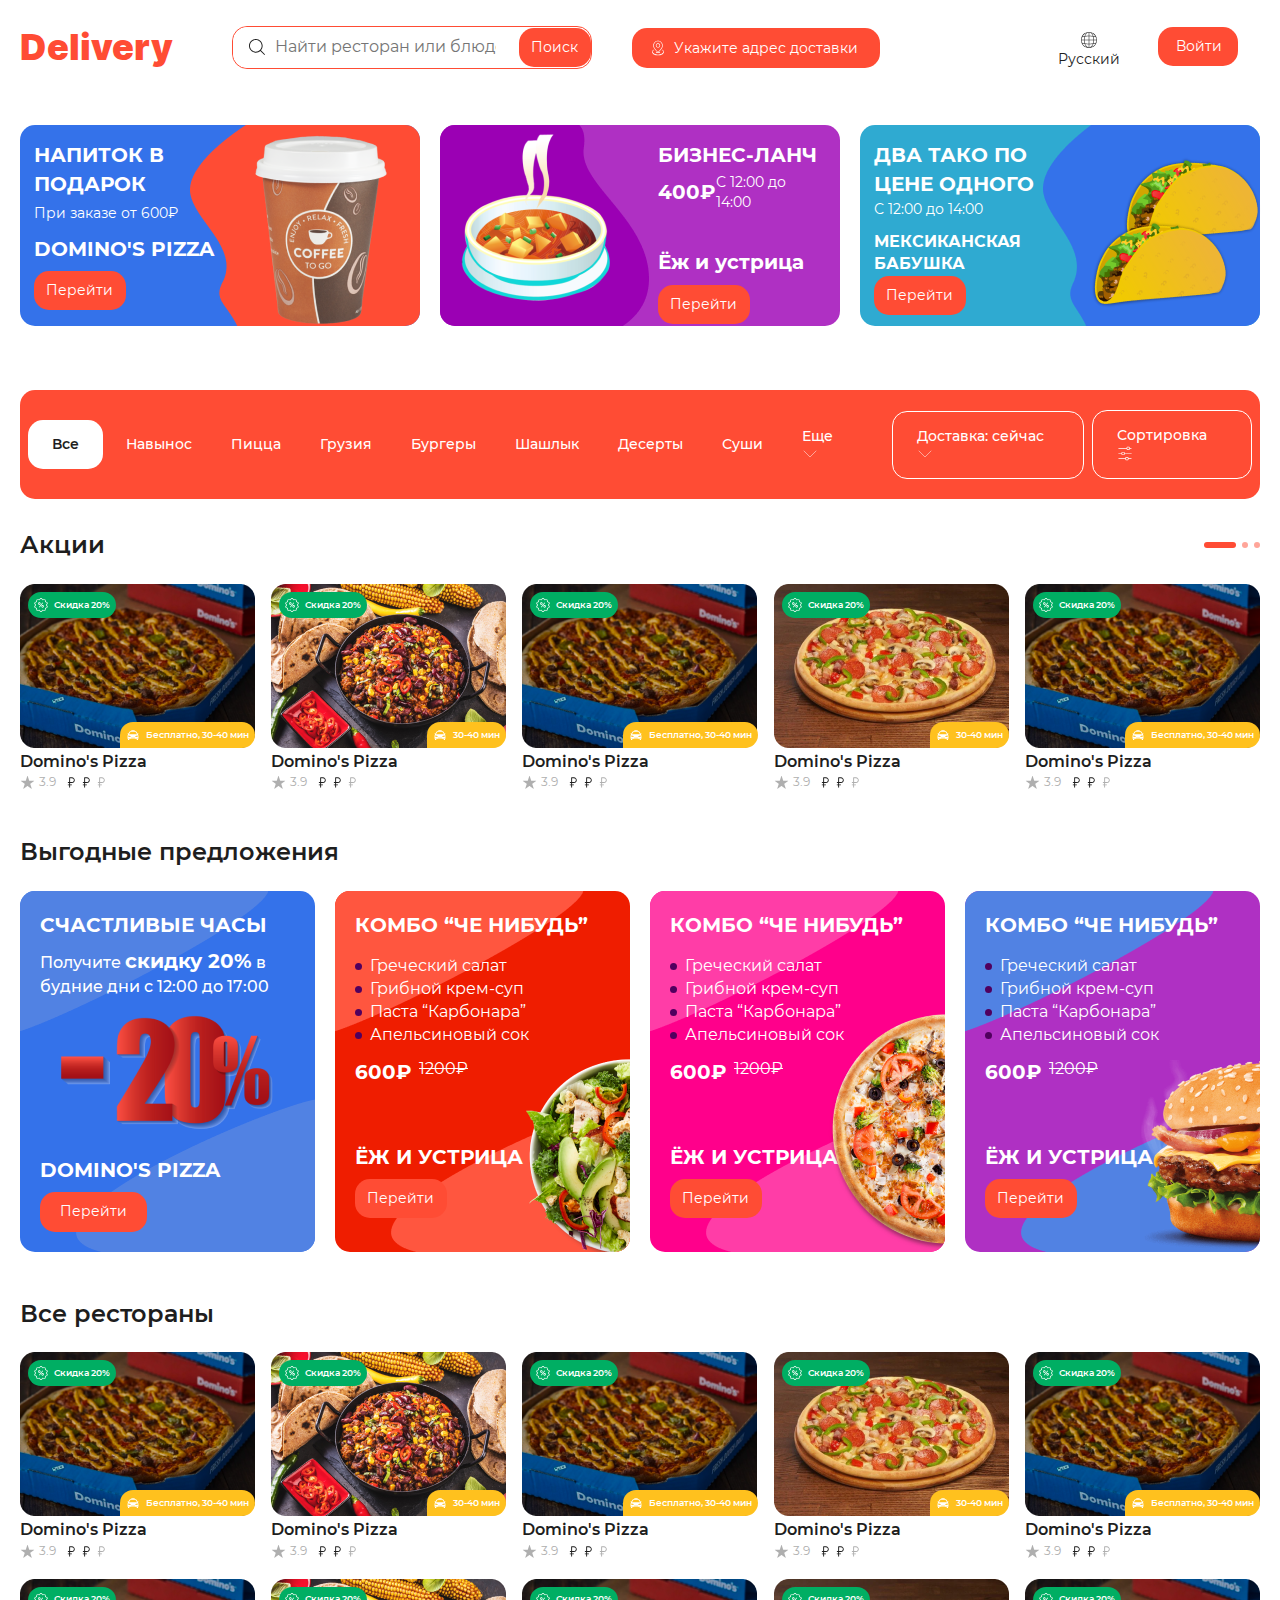
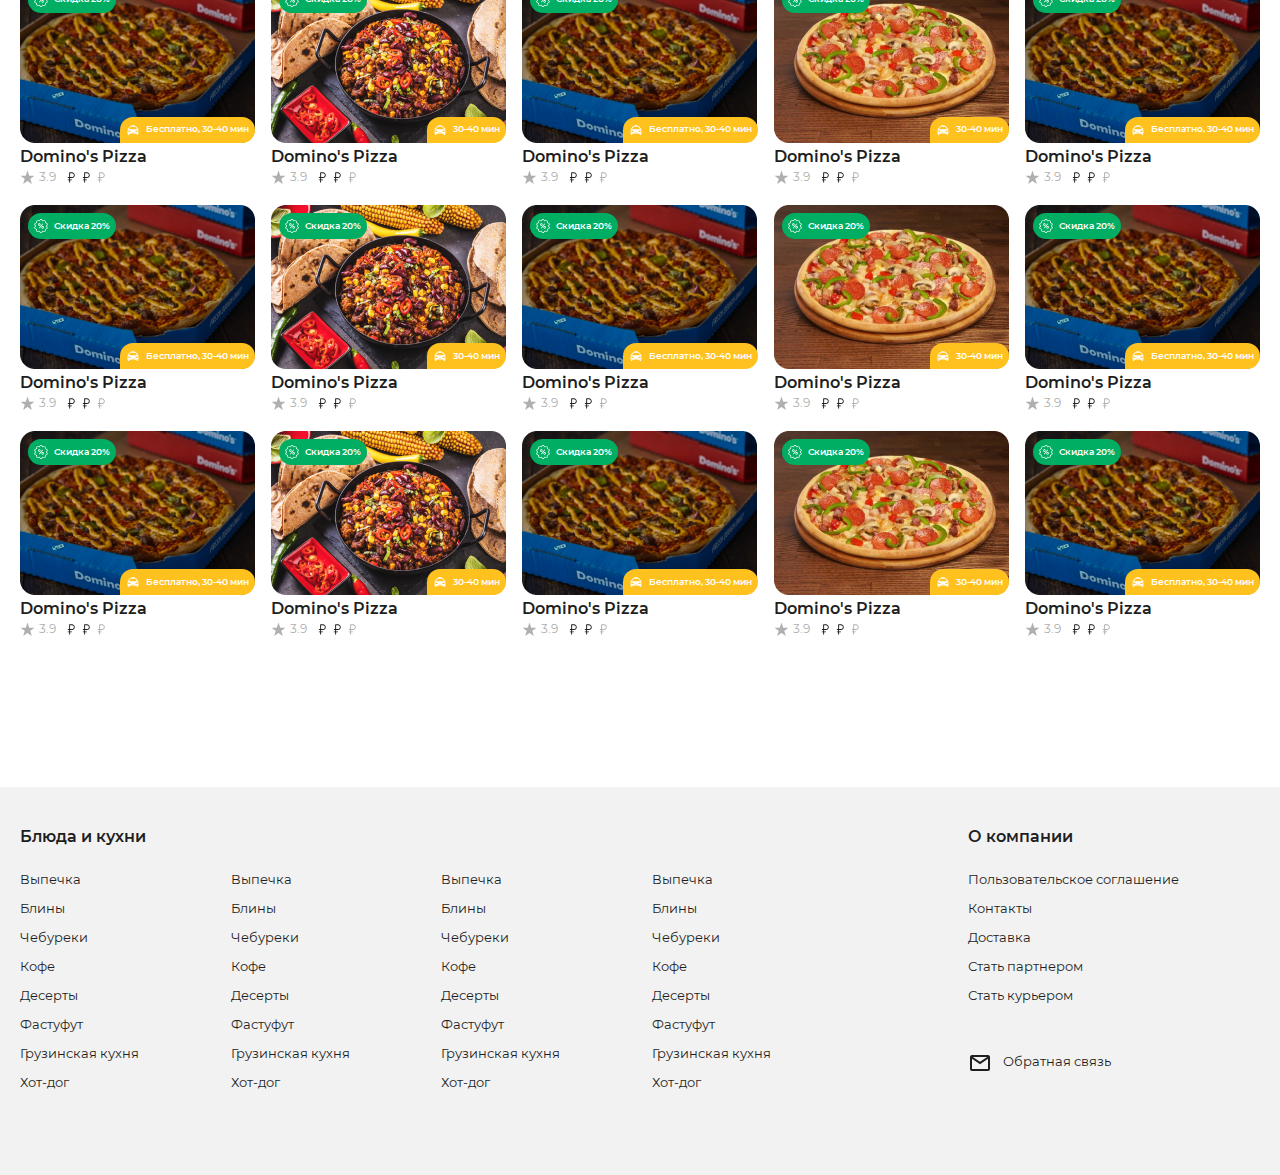
==== index.html @ 9801a0e6 "first commit" ====
<!DOCTYPE html>
<html lang="en">

<head>
	<meta charset="UTF-8">
	<meta name="viewport" content="width=device-width, initial-scale=1.0">
	<title>Агрегатор ресторанов</title>
	<!-- Inter font -->
	<link rel="stylesheet" href="./fonts/inter/stylesheet.css">
	<!-- Montserrat font -->
	<link rel="stylesheet" href="./fonts/montserrat/stylesheet.css">
	<!-- bootstrap css -->
	<link rel="stylesheet" href="./libs/bootstrap/css/bootstrap.min.css">
	<!-- normalize css -->
	<link rel="stylesheet" href="./libs/normalize.css">
	<!-- custom css -->
	<link rel="stylesheet" href="./css/main.css">
</head>

<body>

	<div class="wrapper">

		<!-- header section -->
		<section class="header">
			<div class="contianer">
				<div class="header__box d-flex">

					<div class="brand">
						<h2>Delivery</h2>
					</div>

					<div class="search-boxes">
						<form class="form d-flex" role="search">
							<div class="search-box position-relative">
								<img class="position-absolute" src="images/icons/search.svg" alt="search">
								<input class="search-input me-2" type="search" placeholder="Найти ресторан или блюдо"
									aria-label="Search">
							</div>
							<button class="button" type="submit">Поиск</button>
						</form>
					</div>

					<div class="dostavka-box">
						<button class="button">
							<img src="images/icons/location.svg" alt="location">
							Укажите адрес доставки
						</button>
					</div>

					<div class="access-box d-flex">
						<div class="rus-box">
							<div class="earth-icon">
								<img src="images/icons/earth.svg" alt="earth">
							</div>
							<h5>Русский</h5>
						</div>
						<div class="access">
							<button class="button">Войти</button>
						</div>
					</div>
				</div>
			</div>
		</section>



		<!-- main section -->
		<main class="main">

			<!-- first section -->
			<section class="first-section">
				<div class="contianer">
					<div class="three-boxes">
						<div class="box box-one d-flex position-relative">
							<div class="absolute-img position-absolute">
								<img src="images/bg.png" alt="bg">
							</div>
							<div class="texts-box">
								<h3>Напиток в подарок</h3>
								<p class="p">При заказе от 600₽</p>
								<h3 class="d">Domino's Pizza</h3>
								<button class="button">Перейти</button>
							</div>
							<div class="img-box one-img">
								<img src="images/cofe.png" alt="cofe">
							</div>
						</div>
						<div class="box box-two d-flex position-relative">
							<div class="absolute-img-two position-absolute">
								<img src="images/bg-2.png" alt="bg-2">
							</div>
							<div class="img-box ">
								<img src="images/food.png" alt="cofe">
							</div>
							<div class="texts-box">
								<h3>Бизнес-ланч</h3>
								<div class="d-flex align-items-center">
									<h3>400₽</h3>
									<p>С 12:00 до 14:00</p>
								</div>
								<h3 class="h3">Ёж и устрица</h3>
								<button class="button">Перейти</button>
							</div>
						</div>
						<div class="box box-three d-flex position-relative">
							<div class="absolute-img position-absolute">
								<img src="images/bg-3.png" alt="bg">
							</div>
							<div class="texts-box">
								<h3>Два тако по цене одного</h3>
								<p>С 12:00 до 14:00</p>
								<h3 class="h-three">Мексиканская бабушка</h3>
								<button class="button">Перейти</button>
							</div>
							<div class="img-box three-img">
								<img class="pngwing" src="images/pngwing.png" alt="pngwing">
								<img class="pngwing-img position-absolute" src="images/pngwing.png" alt="pngwing">

							</div>
						</div>
					</div>
				</div>
			</section>

			<!-- menu section -->
			<section class="menu">
				<div class="contianer">
					<div class="menu-box">
						<nav class="navbar navbar-expand">
							<div class="collapse navbar-collapse" id="navbarNavDropdown">
								<ul class="navbar-nav">
									<li class="all">
										<a class="nav-link" aria-current="page" href="#!">Все</a>
									</li>
									<li class="nav-item">
										<a class="nav-link" href="#!">Навынос</a>
									</li>
									<li class="nav-item">
										<a class="nav-link" href="#!">Пицца</a>
									</li>
									<li class="nav-item">
										<a class="nav-link" href="#!">Грузия</a>
									</li>
									<li class="nav-item">
										<a class="nav-link" href="#!">Бургеры</a>
									</li>
									<li class="nav-item">
										<a class="nav-link" href="#!">Шашлык</a>
									</li>
									<li class="nav-item">
										<a class="nav-link" href="#!">Десерты</a>
									</li>
									<li class="nav-item">
										<a class="nav-link" href="#!">Суши</a>
									</li>
									<li class="nav-item dropdown dropdown-one">
										<a class="nav-link" href="#!" role="button" data-bs-toggle="dropdown"
											aria-expanded="false">Еще <img src="images/icons/dropdown.svg" alt=""></a>
										<ul class="dropdown-menu">
											<li><a class="dropdown-item" href="#!">Action</a></li>
											<li><a class="dropdown-item" href="#!">Another action</a></li>
											<li><a class="dropdown-item" href="#!">Something else here</a></li>
										</ul>
									</li>
									<li class="dropdown dropdown-two dostavka-sorting">
										<a class="nav-link" href="#!" role="button" data-bs-toggle="dropdown"
											aria-expanded="false">Доставка: сейчас<img src="images/icons/dropdown.svg"
												alt=""></a>
										<ul class="dropdown-menu">
											<li><a class="dropdown-item" href="#!">Action</a></li>
											<li><a class="dropdown-item" href="#!">Another action</a></li>
											<li><a class="dropdown-item" href="#!">Something else here</a></li>
										</ul>
									</li>
									<li class="sorting dostavka-sorting">
										<a class="nav-link" href="#!">Сортировка <img src="images/icons/setting.svg"
												alt=""></a>
									</li>
								</ul>
							</div>
						</nav>
					</div>
				</div>
			</section>

			<!-- Stock section -->
			<section class="stock">
				<div class="contianer">
					<div class="stock-boxes">
						<div class="stock-title d-flex">
							<h2>Акции</h2>
							<img src="images/icons/nuqta.svg" alt="">
						</div>
						<div class="stock-menu">
							<div class="stock-box">
								<div class="big-img position-relative">
									<img src="images/pizza.png" alt="pizza">
									<button class="discount-btn position-absolute"><img src="images/icons/foiz.svg"
											alt="foiz">Скидка 20%</button>
									<button class="for_free-btn position-absolute"><img src="images/icons/car.svg"
											alt="car">Бесплатно, 30-40 мин</button>
								</div>
								<div class="stock-texts">
									<h4>Domino's Pizza</h4>
									<div class="d-flex">
										<img src="images/icons/Star.svg" alt="star">
										<h4>3.9</h4>
										<img src="images/icons/p.svg" alt="p">
										<img src="images/icons/p.svg" alt="p">
										<img src="images/icons/p2.svg" alt="p2">
									</div>
								</div>
							</div>
							<div class="stock-box">
								<div class="big-img position-relative">
									<img src="images/food-img.png" alt="pizza">
									<button class="discount-btn position-absolute"><img src="images/icons/foiz.svg"
											alt="foiz">Скидка 20%</button>
									<button class="for_free-btn position-absolute"><img src="images/icons/car.svg"
											alt="car">30-40 мин</button>
								</div>
								<div class="stock-texts">
									<h4>Domino's Pizza</h4>
									<div class="d-flex">
										<img src="images/icons/Star.svg" alt="star">
										<h4>3.9</h4>
										<img src="images/icons/p.svg" alt="p">
										<img src="images/icons/p.svg" alt="p">
										<img src="images/icons/p2.svg" alt="p2">
									</div>
								</div>
							</div>
							<div class="stock-box">
								<div class="big-img position-relative">
									<img src="images/pizza.png" alt="pizza">
									<button class="discount-btn position-absolute"><img src="images/icons/foiz.svg"
											alt="foiz">Скидка 20%</button>
									<button class="for_free-btn position-absolute"><img src="images/icons/car.svg"
											alt="car">Бесплатно, 30-40 мин</button>
								</div>
								<div class="stock-texts">
									<h4>Domino's Pizza</h4>
									<div class="d-flex">
										<img src="images/icons/Star.svg" alt="star">
										<h4>3.9</h4>
										<img src="images/icons/p.svg" alt="p">
										<img src="images/icons/p.svg" alt="p">
										<img src="images/icons/p2.svg" alt="p2">
									</div>
								</div>
							</div>
							<div class="stock-box">
								<div class="big-img position-relative">
									<img src="images/pizza-2.png" alt="pizza">
									<button class="discount-btn position-absolute"><img src="images/icons/foiz.svg"
											alt="foiz">Скидка 20%</button>
									<button class="for_free-btn position-absolute"><img src="images/icons/car.svg"
											alt="car">30-40 мин</button>
								</div>
								<div class="stock-texts">
									<h4>Domino's Pizza</h4>
									<div class="d-flex">
										<img src="images/icons/Star.svg" alt="star">
										<h4>3.9</h4>
										<img src="images/icons/p.svg" alt="p">
										<img src="images/icons/p.svg" alt="p">
										<img src="images/icons/p2.svg" alt="p2">
									</div>
								</div>
							</div>
							<div class="stock-box">
								<div class="big-img position-relative">
									<img src="images/pizza.png" alt="pizza">
									<button class="discount-btn position-absolute"><img src="images/icons/foiz.svg"
											alt="foiz">Скидка 20%</button>
									<button class="for_free-btn position-absolute"><img src="images/icons/car.svg"
											alt="car">Бесплатно, 30-40 мин</button>
								</div>
								<div class="stock-texts">
									<h4>Domino's Pizza</h4>
									<div class="d-flex">
										<img src="images/icons/Star.svg" alt="star">
										<h4>3.9</h4>
										<img src="images/icons/p.svg" alt="p">
										<img src="images/icons/p.svg" alt="p">
										<img src="images/icons/p2.svg" alt="p2">
									</div>
								</div>
							</div>
						</div>
					</div>
				</div>
			</section>

			<!-- profitable offer -->
			<section class="profitable_offer">
				<div class="contianer">
					<div class="profitable_offer-title">
						<h4>Выгодные предложения</h4>
					</div>
					<div class="profitable_offer-boxes">
						<div class="profitable_offer-first-box position-relative">
							<div class="box-texts">
								<h4>Счастливые часы</h4>
								<p>Получите <a>скидку 20%</a> в будние дни с 12:00 до 17:00</p>
								<img class="yigirmafoiz" src="images/yigirmafoiz.png" alt="-20%">
								<h4>Domino's Pizza</h4>
								<button class="button">Перейти</button>
							</div>
							<img class="bg-top position-absolute" src="images/bg-top.png" alt="bg-top">
							<img class="bg-bottom position-absolute" src="images/bg-bottom.png" alt="bg-bottom">
						</div>
						<div class="profitable_offer-box bg_box-two position-relative">
							<h4>КОМБО “Че нибудь”</h4>
							<ul>
								<li>
									<img src="images/icons/nuqta-.svg" alt="nuqta-">
									<p>Греческий салат</p>
								</li>
								<li>
									<img src="images/icons/nuqta-.svg" alt="nuqta-">
									<p>Грибной крем-суп</p>
								</li>
								<li>
									<img src="images/icons/nuqta-.svg" alt="nuqta-">
									<p>Паста “Карбонара”</p>
								</li>
								<li>
									<img src="images/icons/nuqta-.svg" alt="nuqta-">
									<p>Апельсиновый сок</p>
								</li>
							</ul>
							<div class="d-flex">
								<h4>600₽</h4>
								<del>1200₽</del>
							</div>
							<img class="position-absolute" src="images/salad.png" alt="salad">
							<h4 class="h-four">Ёж и устрица</h4>
							<button class="button">Перейти</button>
							<img class="bg-top position-absolute" src="images/bg-top2.png" alt="bg-top">
							<img class="bg-bottom position-absolute" src="images/bg-bottom2.png" alt="bg-bottom">
						</div>
						<div class="profitable_offer-box bg_box-three position-relative">
							<h4>КОМБО “Че нибудь”</h4>
							<ul>
								<li>
									<img src="images/icons/nuqta-.svg" alt="nuqta-">
									<p>Греческий салат</p>
								</li>
								<li>
									<img src="images/icons/nuqta-.svg" alt="nuqta-">
									<p>Грибной крем-суп</p>
								</li>
								<li>
									<img src="images/icons/nuqta-.svg" alt="nuqta-">
									<p>Паста “Карбонара”</p>
								</li>
								<li>
									<img src="images/icons/nuqta-.svg" alt="nuqta-">
									<p>Апельсиновый сок</p>
								</li>
							</ul>
							<div class="d-flex">
								<h4>600₽</h4>
								<del>1200₽</del>
							</div>
							<img class="position-absolute" src="images/bg-pizza.png" alt="salad">
							<h4 class="h-four">Ёж и устрица</h4>
							<button class="button">Перейти</button>
							<img class="bg-top position-absolute" src="images/bg-top3.png" alt="bg-top">
							<img class="bg-bottom position-absolute" src="images/bg-bottom3.png" alt="bg-bottom">
						</div>
						<div class="profitable_offer-box bg_box-four position-relative">
							<h4>КОМБО “Че нибудь”</h4>
							<ul>
								<li>
									<img src="images/icons/nuqta-.svg" alt="nuqta-">
									<p>Греческий салат</p>
								</li>
								<li>
									<img src="images/icons/nuqta-.svg" alt="nuqta-">
									<p>Грибной крем-суп</p>
								</li>
								<li>
									<img src="images/icons/nuqta-.svg" alt="nuqta-">
									<p>Паста “Карбонара”</p>
								</li>
								<li>
									<img src="images/icons/nuqta-.svg" alt="nuqta-">
									<p>Апельсиновый сок</p>
								</li>
							</ul>
							<div class="d-flex">
								<h4>600₽</h4>
								<del>1200₽</del>
							</div>
							<img class="position-absolute" src="images/burger.png" alt="salad">
							<h4 class="h-four">Ёж и устрица</h4>
							<button class="button">Перейти</button>
							<img class="bg-top position-absolute" src="images/bg-top.png" alt="bg-top">
							<img class="bg-bottom position-absolute" src="images/bg-bottom.png" alt="bg-bottom">
						</div>
					</div>
				</div>
			</section>

			<!-- Stock section-2 -->
			<section class="stock">
				<div class="contianer">
					<div class="stock-boxes">
						<div class="stock-title">
							<h2>Все рестораны</h2>
						</div>
						<div class="stock-menu stock-menu2 m-b">
							<div class="stock-box">
								<div class="big-img position-relative">
									<img src="images/pizza.png" alt="pizza">
									<button class="discount-btn position-absolute"><img src="images/icons/foiz.svg"
											alt="foiz">Скидка 20%</button>
									<button class="for_free-btn position-absolute"><img src="images/icons/car.svg"
											alt="car">Бесплатно, 30-40 мин</button>
								</div>
								<div class="stock-texts">
									<h4>Domino's Pizza</h4>
									<div class="d-flex">
										<img src="images/icons/Star.svg" alt="star">
										<h4>3.9</h4>
										<img src="images/icons/p.svg" alt="p">
										<img src="images/icons/p.svg" alt="p">
										<img src="images/icons/p2.svg" alt="p2">
									</div>
								</div>
							</div>
							<div class="stock-box">
								<div class="big-img position-relative">
									<img src="images/food-img.png" alt="pizza">
									<button class="discount-btn position-absolute"><img src="images/icons/foiz.svg"
											alt="foiz">Скидка 20%</button>
									<button class="for_free-btn position-absolute"><img src="images/icons/car.svg"
											alt="car">30-40 мин</button>
								</div>
								<div class="stock-texts">
									<h4>Domino's Pizza</h4>
									<div class="d-flex">
										<img src="images/icons/Star.svg" alt="star">
										<h4>3.9</h4>
										<img src="images/icons/p.svg" alt="p">
										<img src="images/icons/p.svg" alt="p">
										<img src="images/icons/p2.svg" alt="p2">
									</div>
								</div>
							</div>
							<div class="stock-box">
								<div class="big-img position-relative">
									<img src="images/pizza.png" alt="pizza">
									<button class="discount-btn position-absolute"><img src="images/icons/foiz.svg"
											alt="foiz">Скидка 20%</button>
									<button class="for_free-btn position-absolute"><img src="images/icons/car.svg"
											alt="car">Бесплатно, 30-40 мин</button>
								</div>
								<div class="stock-texts">
									<h4>Domino's Pizza</h4>
									<div class="d-flex">
										<img src="images/icons/Star.svg" alt="star">
										<h4>3.9</h4>
										<img src="images/icons/p.svg" alt="p">
										<img src="images/icons/p.svg" alt="p">
										<img src="images/icons/p2.svg" alt="p2">
									</div>
								</div>
							</div>
							<div class="stock-box">
								<div class="big-img position-relative">
									<img src="images/pizza-2.png" alt="pizza">
									<button class="discount-btn position-absolute"><img src="images/icons/foiz.svg"
											alt="foiz">Скидка 20%</button>
									<button class="for_free-btn position-absolute"><img src="images/icons/car.svg"
											alt="car">30-40 мин</button>
								</div>
								<div class="stock-texts">
									<h4>Domino's Pizza</h4>
									<div class="d-flex">
										<img src="images/icons/Star.svg" alt="star">
										<h4>3.9</h4>
										<img src="images/icons/p.svg" alt="p">
										<img src="images/icons/p.svg" alt="p">
										<img src="images/icons/p2.svg" alt="p2">
									</div>
								</div>
							</div>
							<div class="stock-box">
								<div class="big-img position-relative">
									<img src="images/pizza.png" alt="pizza">
									<button class="discount-btn position-absolute"><img src="images/icons/foiz.svg"
											alt="foiz">Скидка 20%</button>
									<button class="for_free-btn position-absolute"><img src="images/icons/car.svg"
											alt="car">Бесплатно, 30-40 мин</button>
								</div>
								<div class="stock-texts">
									<h4>Domino's Pizza</h4>
									<div class="d-flex">
										<img src="images/icons/Star.svg" alt="star">
										<h4>3.9</h4>
										<img src="images/icons/p.svg" alt="p">
										<img src="images/icons/p.svg" alt="p">
										<img src="images/icons/p2.svg" alt="p2">
									</div>
								</div>
							</div>
						</div>
						<div class="stock-menu stock-menu2 m-b">
							<div class="stock-box">
								<div class="big-img position-relative">
									<img src="images/pizza.png" alt="pizza">
									<button class="discount-btn position-absolute"><img src="images/icons/foiz.svg"
											alt="foiz">Скидка 20%</button>
									<button class="for_free-btn position-absolute"><img src="images/icons/car.svg"
											alt="car">Бесплатно, 30-40 мин</button>
								</div>
								<div class="stock-texts">
									<h4>Domino's Pizza</h4>
									<div class="d-flex">
										<img src="images/icons/Star.svg" alt="star">
										<h4>3.9</h4>
										<img src="images/icons/p.svg" alt="p">
										<img src="images/icons/p.svg" alt="p">
										<img src="images/icons/p2.svg" alt="p2">
									</div>
								</div>
							</div>
							<div class="stock-box">
								<div class="big-img position-relative">
									<img src="images/food-img.png" alt="pizza">
									<button class="discount-btn position-absolute"><img src="images/icons/foiz.svg"
											alt="foiz">Скидка 20%</button>
									<button class="for_free-btn position-absolute"><img src="images/icons/car.svg"
											alt="car">30-40 мин</button>
								</div>
								<div class="stock-texts">
									<h4>Domino's Pizza</h4>
									<div class="d-flex">
										<img src="images/icons/Star.svg" alt="star">
										<h4>3.9</h4>
										<img src="images/icons/p.svg" alt="p">
										<img src="images/icons/p.svg" alt="p">
										<img src="images/icons/p2.svg" alt="p2">
									</div>
								</div>
							</div>
							<div class="stock-box">
								<div class="big-img position-relative">
									<img src="images/pizza.png" alt="pizza">
									<button class="discount-btn position-absolute"><img src="images/icons/foiz.svg"
											alt="foiz">Скидка 20%</button>
									<button class="for_free-btn position-absolute"><img src="images/icons/car.svg"
											alt="car">Бесплатно, 30-40 мин</button>
								</div>
								<div class="stock-texts">
									<h4>Domino's Pizza</h4>
									<div class="d-flex">
										<img src="images/icons/Star.svg" alt="star">
										<h4>3.9</h4>
										<img src="images/icons/p.svg" alt="p">
										<img src="images/icons/p.svg" alt="p">
										<img src="images/icons/p2.svg" alt="p2">
									</div>
								</div>
							</div>
							<div class="stock-box">
								<div class="big-img position-relative">
									<img src="images/pizza-2.png" alt="pizza">
									<button class="discount-btn position-absolute"><img src="images/icons/foiz.svg"
											alt="foiz">Скидка 20%</button>
									<button class="for_free-btn position-absolute"><img src="images/icons/car.svg"
											alt="car">30-40 мин</button>
								</div>
								<div class="stock-texts">
									<h4>Domino's Pizza</h4>
									<div class="d-flex">
										<img src="images/icons/Star.svg" alt="star">
										<h4>3.9</h4>
										<img src="images/icons/p.svg" alt="p">
										<img src="images/icons/p.svg" alt="p">
										<img src="images/icons/p2.svg" alt="p2">
									</div>
								</div>
							</div>
							<div class="stock-box">
								<div class="big-img position-relative">
									<img src="images/pizza.png" alt="pizza">
									<button class="discount-btn position-absolute"><img src="images/icons/foiz.svg"
											alt="foiz">Скидка 20%</button>
									<button class="for_free-btn position-absolute"><img src="images/icons/car.svg"
											alt="car">Бесплатно, 30-40 мин</button>
								</div>
								<div class="stock-texts">
									<h4>Domino's Pizza</h4>
									<div class="d-flex">
										<img src="images/icons/Star.svg" alt="star">
										<h4>3.9</h4>
										<img src="images/icons/p.svg" alt="p">
										<img src="images/icons/p.svg" alt="p">
										<img src="images/icons/p2.svg" alt="p2">
									</div>
								</div>
							</div>
						</div>
						<div class="stock-menu stock-menu2 m-b">
							<div class="stock-box">
								<div class="big-img position-relative">
									<img src="images/pizza.png" alt="pizza">
									<button class="discount-btn position-absolute"><img src="images/icons/foiz.svg"
											alt="foiz">Скидка 20%</button>
									<button class="for_free-btn position-absolute"><img src="images/icons/car.svg"
											alt="car">Бесплатно, 30-40 мин</button>
								</div>
								<div class="stock-texts">
									<h4>Domino's Pizza</h4>
									<div class="d-flex">
										<img src="images/icons/Star.svg" alt="star">
										<h4>3.9</h4>
										<img src="images/icons/p.svg" alt="p">
										<img src="images/icons/p.svg" alt="p">
										<img src="images/icons/p2.svg" alt="p2">
									</div>
								</div>
							</div>
							<div class="stock-box">
								<div class="big-img position-relative">
									<img src="images/food-img.png" alt="pizza">
									<button class="discount-btn position-absolute"><img src="images/icons/foiz.svg"
											alt="foiz">Скидка 20%</button>
									<button class="for_free-btn position-absolute"><img src="images/icons/car.svg"
											alt="car">30-40 мин</button>
								</div>
								<div class="stock-texts">
									<h4>Domino's Pizza</h4>
									<div class="d-flex">
										<img src="images/icons/Star.svg" alt="star">
										<h4>3.9</h4>
										<img src="images/icons/p.svg" alt="p">
										<img src="images/icons/p.svg" alt="p">
										<img src="images/icons/p2.svg" alt="p2">
									</div>
								</div>
							</div>
							<div class="stock-box">
								<div class="big-img position-relative">
									<img src="images/pizza.png" alt="pizza">
									<button class="discount-btn position-absolute"><img src="images/icons/foiz.svg"
											alt="foiz">Скидка 20%</button>
									<button class="for_free-btn position-absolute"><img src="images/icons/car.svg"
											alt="car">Бесплатно, 30-40 мин</button>
								</div>
								<div class="stock-texts">
									<h4>Domino's Pizza</h4>
									<div class="d-flex">
										<img src="images/icons/Star.svg" alt="star">
										<h4>3.9</h4>
										<img src="images/icons/p.svg" alt="p">
										<img src="images/icons/p.svg" alt="p">
										<img src="images/icons/p2.svg" alt="p2">
									</div>
								</div>
							</div>
							<div class="stock-box">
								<div class="big-img position-relative">
									<img src="images/pizza-2.png" alt="pizza">
									<button class="discount-btn position-absolute"><img src="images/icons/foiz.svg"
											alt="foiz">Скидка 20%</button>
									<button class="for_free-btn position-absolute"><img src="images/icons/car.svg"
											alt="car">30-40 мин</button>
								</div>
								<div class="stock-texts">
									<h4>Domino's Pizza</h4>
									<div class="d-flex">
										<img src="images/icons/Star.svg" alt="star">
										<h4>3.9</h4>
										<img src="images/icons/p.svg" alt="p">
										<img src="images/icons/p.svg" alt="p">
										<img src="images/icons/p2.svg" alt="p2">
									</div>
								</div>
							</div>
							<div class="stock-box">
								<div class="big-img position-relative">
									<img src="images/pizza.png" alt="pizza">
									<button class="discount-btn position-absolute"><img src="images/icons/foiz.svg"
											alt="foiz">Скидка 20%</button>
									<button class="for_free-btn position-absolute"><img src="images/icons/car.svg"
											alt="car">Бесплатно, 30-40 мин</button>
								</div>
								<div class="stock-texts">
									<h4>Domino's Pizza</h4>
									<div class="d-flex">
										<img src="images/icons/Star.svg" alt="star">
										<h4>3.9</h4>
										<img src="images/icons/p.svg" alt="p">
										<img src="images/icons/p.svg" alt="p">
										<img src="images/icons/p2.svg" alt="p2">
									</div>
								</div>
							</div>
						</div>
						<div class="stock-menu stock-menu2 m-b">
							<div class="stock-box">
								<div class="big-img position-relative">
									<img src="images/pizza.png" alt="pizza">
									<button class="discount-btn position-absolute"><img src="images/icons/foiz.svg"
											alt="foiz">Скидка 20%</button>
									<button class="for_free-btn position-absolute"><img src="images/icons/car.svg"
											alt="car">Бесплатно, 30-40 мин</button>
								</div>
								<div class="stock-texts">
									<h4>Domino's Pizza</h4>
									<div class="d-flex">
										<img src="images/icons/Star.svg" alt="star">
										<h4>3.9</h4>
										<img src="images/icons/p.svg" alt="p">
										<img src="images/icons/p.svg" alt="p">
										<img src="images/icons/p2.svg" alt="p2">
									</div>
								</div>
							</div>
							<div class="stock-box">
								<div class="big-img position-relative">
									<img src="images/food-img.png" alt="pizza">
									<button class="discount-btn position-absolute"><img src="images/icons/foiz.svg"
											alt="foiz">Скидка 20%</button>
									<button class="for_free-btn position-absolute"><img src="images/icons/car.svg"
											alt="car">30-40 мин</button>
								</div>
								<div class="stock-texts">
									<h4>Domino's Pizza</h4>
									<div class="d-flex">
										<img src="images/icons/Star.svg" alt="star">
										<h4>3.9</h4>
										<img src="images/icons/p.svg" alt="p">
										<img src="images/icons/p.svg" alt="p">
										<img src="images/icons/p2.svg" alt="p2">
									</div>
								</div>
							</div>
							<div class="stock-box">
								<div class="big-img position-relative">
									<img src="images/pizza.png" alt="pizza">
									<button class="discount-btn position-absolute"><img src="images/icons/foiz.svg"
											alt="foiz">Скидка 20%</button>
									<button class="for_free-btn position-absolute"><img src="images/icons/car.svg"
											alt="car">Бесплатно, 30-40 мин</button>
								</div>
								<div class="stock-texts">
									<h4>Domino's Pizza</h4>
									<div class="d-flex">
										<img src="images/icons/Star.svg" alt="star">
										<h4>3.9</h4>
										<img src="images/icons/p.svg" alt="p">
										<img src="images/icons/p.svg" alt="p">
										<img src="images/icons/p2.svg" alt="p2">
									</div>
								</div>
							</div>
							<div class="stock-box">
								<div class="big-img position-relative">
									<img src="images/pizza-2.png" alt="pizza">
									<button class="discount-btn position-absolute"><img src="images/icons/foiz.svg"
											alt="foiz">Скидка 20%</button>
									<button class="for_free-btn position-absolute"><img src="images/icons/car.svg"
											alt="car">30-40 мин</button>
								</div>
								<div class="stock-texts">
									<h4>Domino's Pizza</h4>
									<div class="d-flex">
										<img src="images/icons/Star.svg" alt="star">
										<h4>3.9</h4>
										<img src="images/icons/p.svg" alt="p">
										<img src="images/icons/p.svg" alt="p">
										<img src="images/icons/p2.svg" alt="p2">
									</div>
								</div>
							</div>
							<div class="stock-box">
								<div class="big-img position-relative">
									<img src="images/pizza.png" alt="pizza">
									<button class="discount-btn position-absolute"><img src="images/icons/foiz.svg"
											alt="foiz">Скидка 20%</button>
									<button class="for_free-btn position-absolute"><img src="images/icons/car.svg"
											alt="car">Бесплатно, 30-40 мин</button>
								</div>
								<div class="stock-texts">
									<h4>Domino's Pizza</h4>
									<div class="d-flex">
										<img src="images/icons/Star.svg" alt="star">
										<h4>3.9</h4>
										<img src="images/icons/p.svg" alt="p">
										<img src="images/icons/p.svg" alt="p">
										<img src="images/icons/p2.svg" alt="p2">
									</div>
								</div>
							</div>
						</div>
					</div>
				</div>
			</section>
		</main>

		<!-- footer section -->
		<footer class="footer">
			<div class="contianer">
				<div class="footer-boxes">
					<div class="footer-title row">
						<div class="col-2">
							<h4 class="">Блюда и кухни</h4>
						</div>
						<div class="col-2">
						</div>
						<div class="col-2">
						</div>
						<div class="col-3">
						</div>
						<div class="col-3">
							<h4 class="">О компании</h4>
						</div>
					</div>
					<div class="row footer-texts">
						<ul class="col-2">
							<li>
								<a href="#!!">Выпечка</a>
							</li>
							<li>
								<a href="#!!">Блины</a>
							</li>
							<li>
								<a href="#!!">Чебуреки</a>
							</li>
							<li>
								<a href="#!">Кофе</a>
							</li>
							<li>
								<a href="#!">Десерты</a>
							</li>
							<li>
								<a href="#!">Фастуфут</a>
							</li>
							<li>
								<a href="#!">Грузинская кухня</a>
							</li>
							<li>
								<a href="#!">Хот-дог</a>
							</li>
						</ul>
						<ul class="col-2">
							<li>
								<a href="#!">Выпечка</a>
							</li>
							<li>
								<a href="#!">Блины</a>
							</li>
							<li>
								<a href="#!">Чебуреки</a>
							</li>
							<li>
								<a href="#!">Кофе</a>
							</li>
							<li>
								<a href="#!">Десерты</a>
							</li>
							<li>
								<a href="#!">Фастуфут</a>
							</li>
							<li>
								<a href="#!">Грузинская кухня</a>
							</li>
							<li>
								<a href="#!">Хот-дог</a>
							</li>
						</ul>
						<ul class="col-2">
							<li>
								<a href="#!">Выпечка</a>
							</li>
							<li>
								<a href="#!">Блины</a>
							</li>
							<li>
								<a href="#!">Чебуреки</a>
							</li>
							<li>
								<a href="#!">Кофе</a>
							</li>
							<li>
								<a href="#!">Десерты</a>
							</li>
							<li>
								<a href="#!">Фастуфут</a>
							</li>
							<li>
								<a href="#!">Грузинская кухня</a>
							</li>
							<li>
								<a href="#!">Хот-дог</a>
							</li>
						</ul>
						<ul class="col-3">
							<li>
								<a href="#!">Выпечка</a>
							</li>
							<li>
								<a href="#!">Блины</a>
							</li>
							<li>
								<a href="#!">Чебуреки</a>
							</li>
							<li>
								<a href="#!">Кофе</a>
							</li>
							<li>
								<a href="#!">Десерты</a>
							</li>
							<li>
								<a href="#!">Фастуфут</a>
							</li>
							<li>
								<a href="#!">Грузинская кухня</a>
							</li>
							<li>
								<a href="#!">Хот-дог</a>
							</li>
						</ul>
						<ul class="col-3">
							<li>
								<a href="#!">Пользовательское соглашение</a>
							</li>
							<li>
								<a href="#!">Контакты</a>
							</li>
							<li>
								<a href="#!">Доставка</a>
							</li>
							<li>
								<a href="#!">Стать партнером</a>
							</li>
							<li>
								<a href="#!">Стать курьером</a>
							</li>
							<li>
								<a href="#!"></a>
							</li>
							<li class="d-flex">
								<a href="#!"><img src="images/icons/sms.svg" alt=""> Обратная связь</a>
							</li>
						</ul>
					</div>
				</div>
			</div>
		</footer>
	</div>

	<!-- bootstrap js -->
	<script src="./libs/bootstrap/js/bootstrap.min.js"></script>
	<!-- swiper js -->
	<script src="./libs/swiper/swiper.min.js"></script>
	<!-- custom js -->
	<script src="./js/main.js"></script>
</body>

</html>
---- fonts/inter/stylesheet.css ----
@font-face {
    font-family: 'Inter';
    src: url('Inter-BoldItalic.eot');
    src: local('Inter Bold Italic'), local('Inter-BoldItalic'),
        url('Inter-BoldItalic.eot?#iefix') format('embedded-opentype'),
        url('Inter-BoldItalic.woff2') format('woff2'),
        url('Inter-BoldItalic.woff') format('woff'),
        url('Inter-BoldItalic.ttf') format('truetype');
    font-weight: bold;
    font-style: italic;
}

@font-face {
    font-family: 'Inter';
    src: url('Inter-MediumItalic.eot');
    src: local('Inter Medium Italic'), local('Inter-MediumItalic'),
        url('Inter-MediumItalic.eot?#iefix') format('embedded-opentype'),
        url('Inter-MediumItalic.woff2') format('woff2'),
        url('Inter-MediumItalic.woff') format('woff'),
        url('Inter-MediumItalic.ttf') format('truetype');
    font-weight: 500;
    font-style: italic;
}

@font-face {
    font-family: 'Inter';
    src: url('Inter-ThinItalicBETA.eot');
    src: local('Inter Thin Italic BETA'), local('Inter-ThinItalicBETA'),
        url('Inter-ThinItalicBETA.eot?#iefix') format('embedded-opentype'),
        url('Inter-ThinItalicBETA.woff2') format('woff2'),
        url('Inter-ThinItalicBETA.woff') format('woff'),
        url('Inter-ThinItalicBETA.ttf') format('truetype');
    font-weight: 100;
    font-style: italic;
}

@font-face {
    font-family: 'Inter';
    src: url('Inter-Regular.eot');
    src: local('Inter Regular'), local('Inter-Regular'),
        url('Inter-Regular.eot?#iefix') format('embedded-opentype'),
        url('Inter-Regular.woff2') format('woff2'),
        url('Inter-Regular.woff') format('woff'),
        url('Inter-Regular.ttf') format('truetype');
    font-weight: normal;
    font-style: normal;
}

@font-face {
    font-family: 'Inter';
    src: url('Inter-Black.eot');
    src: local('Inter Black'), local('Inter-Black'),
        url('Inter-Black.eot?#iefix') format('embedded-opentype'),
        url('Inter-Black.woff2') format('woff2'),
        url('Inter-Black.woff') format('woff'),
        url('Inter-Black.ttf') format('truetype');
    font-weight: 900;
    font-style: normal;
}

@font-face {
    font-family: 'Inter';
    src: url('Inter-BlackItalic.eot');
    src: local('Inter Black Italic'), local('Inter-BlackItalic'),
        url('Inter-BlackItalic.eot?#iefix') format('embedded-opentype'),
        url('Inter-BlackItalic.woff2') format('woff2'),
        url('Inter-BlackItalic.woff') format('woff'),
        url('Inter-BlackItalic.ttf') format('truetype');
    font-weight: 900;
    font-style: italic;
}

@font-face {
    font-family: 'Inter';
    src: url('Inter-LightBETA.eot');
    src: local('Inter Light BETA'), local('Inter-LightBETA'),
        url('Inter-LightBETA.eot?#iefix') format('embedded-opentype'),
        url('Inter-LightBETA.woff2') format('woff2'),
        url('Inter-LightBETA.woff') format('woff'),
        url('Inter-LightBETA.ttf') format('truetype');
    font-weight: 300;
    font-style: normal;
}

@font-face {
    font-family: 'Inter';
    src: url('Inter-SemiBold.eot');
    src: local('Inter Semi Bold'), local('Inter-SemiBold'),
        url('Inter-SemiBold.eot?#iefix') format('embedded-opentype'),
        url('Inter-SemiBold.woff2') format('woff2'),
        url('Inter-SemiBold.woff') format('woff'),
        url('Inter-SemiBold.ttf') format('truetype');
    font-weight: 600;
    font-style: normal;
}

@font-face {
    font-family: 'Inter';
    src: url('Inter-ExtraBoldItalic.eot');
    src: local('Inter Extra Bold Italic'), local('Inter-ExtraBoldItalic'),
        url('Inter-ExtraBoldItalic.eot?#iefix') format('embedded-opentype'),
        url('Inter-ExtraBoldItalic.woff2') format('woff2'),
        url('Inter-ExtraBoldItalic.woff') format('woff'),
        url('Inter-ExtraBoldItalic.ttf') format('truetype');
    font-weight: 800;
    font-style: italic;
}

@font-face {
    font-family: 'Inter';
    src: url('Inter-Bold.eot');
    src: local('Inter Bold'), local('Inter-Bold'),
        url('Inter-Bold.eot?#iefix') format('embedded-opentype'),
        url('Inter-Bold.woff2') format('woff2'),
        url('Inter-Bold.woff') format('woff'),
        url('Inter-Bold.ttf') format('truetype');
    font-weight: bold;
    font-style: normal;
}

@font-face {
    font-family: 'Inter';
    src: url('Inter-ExtraLightItalicBETA.eot');
    src: local('Inter Extra Light Italic BETA'), local('Inter-ExtraLightItalicBETA'),
        url('Inter-ExtraLightItalicBETA.eot?#iefix') format('embedded-opentype'),
        url('Inter-ExtraLightItalicBETA.woff2') format('woff2'),
        url('Inter-ExtraLightItalicBETA.woff') format('woff'),
        url('Inter-ExtraLightItalicBETA.ttf') format('truetype');
    font-weight: 200;
    font-style: italic;
}

@font-face {
    font-family: 'Inter';
    src: url('Inter-ExtraLightBETA.eot');
    src: local('Inter Extra Light BETA'), local('Inter-ExtraLightBETA'),
        url('Inter-ExtraLightBETA.eot?#iefix') format('embedded-opentype'),
        url('Inter-ExtraLightBETA.woff2') format('woff2'),
        url('Inter-ExtraLightBETA.woff') format('woff'),
        url('Inter-ExtraLightBETA.ttf') format('truetype');
    font-weight: 200;
    font-style: normal;
}

@font-face {
    font-family: 'Inter';
    src: url('Inter-ExtraBold.eot');
    src: local('Inter Extra Bold'), local('Inter-ExtraBold'),
        url('Inter-ExtraBold.eot?#iefix') format('embedded-opentype'),
        url('Inter-ExtraBold.woff2') format('woff2'),
        url('Inter-ExtraBold.woff') format('woff'),
        url('Inter-ExtraBold.ttf') format('truetype');
    font-weight: 800;
    font-style: normal;
}

@font-face {
    font-family: 'Inter';
    src: url('Inter-ThinBETA.eot');
    src: local('Inter Thin BETA'), local('Inter-ThinBETA'),
        url('Inter-ThinBETA.eot?#iefix') format('embedded-opentype'),
        url('Inter-ThinBETA.woff2') format('woff2'),
        url('Inter-ThinBETA.woff') format('woff'),
        url('Inter-ThinBETA.ttf') format('truetype');
    font-weight: 100;
    font-style: normal;
}

@font-face {
    font-family: 'Inter';
    src: url('Inter-LightItalicBETA.eot');
    src: local('Inter Light Italic BETA'), local('Inter-LightItalicBETA'),
        url('Inter-LightItalicBETA.eot?#iefix') format('embedded-opentype'),
        url('Inter-LightItalicBETA.woff2') format('woff2'),
        url('Inter-LightItalicBETA.woff') format('woff'),
        url('Inter-LightItalicBETA.ttf') format('truetype');
    font-weight: 300;
    font-style: italic;
}

@font-face {
    font-family: 'Inter';
    src: url('Inter-Italic.eot');
    src: local('Inter Italic'), local('Inter-Italic'),
        url('Inter-Italic.eot?#iefix') format('embedded-opentype'),
        url('Inter-Italic.woff2') format('woff2'),
        url('Inter-Italic.woff') format('woff'),
        url('Inter-Italic.ttf') format('truetype');
    font-weight: normal;
    font-style: italic;
}

@font-face {
    font-family: 'Inter';
    src: url('Inter-SemiBoldItalic.eot');
    src: local('Inter Semi Bold Italic'), local('Inter-SemiBoldItalic'),
        url('Inter-SemiBoldItalic.eot?#iefix') format('embedded-opentype'),
        url('Inter-SemiBoldItalic.woff2') format('woff2'),
        url('Inter-SemiBoldItalic.woff') format('woff'),
        url('Inter-SemiBoldItalic.ttf') format('truetype');
    font-weight: 600;
    font-style: italic;
}

@font-face {
    font-family: 'Inter';
    src: url('Inter-Medium.eot');
    src: local('Inter Medium'), local('Inter-Medium'),
        url('Inter-Medium.eot?#iefix') format('embedded-opentype'),
        url('Inter-Medium.woff2') format('woff2'),
        url('Inter-Medium.woff') format('woff'),
        url('Inter-Medium.ttf') format('truetype');
    font-weight: 500;
    font-style: normal;
}
---- fonts/montserrat/stylesheet.css ----
/* This stylesheet generated by Transfonter (https://transfonter.org) on October 3, 2017 10:05 PM */

@font-face {
	font-family: 'Montserrat';
	src: url('Montserrat-Light.eot');
	src: local('Montserrat Light'), local('Montserrat-Light'),
		url('Montserrat-Light.eot?#iefix') format('embedded-opentype'),
		url('Montserrat-Light.woff') format('woff'),
		url('Montserrat-Light.ttf') format('truetype');
	font-weight: 300;
	font-style: normal;
}

@font-face {
	font-family: 'Montserrat';
	src: url('Montserrat-MediumItalic.eot');
	src: local('Montserrat Medium Italic'), local('Montserrat-MediumItalic'),
		url('Montserrat-MediumItalic.eot?#iefix') format('embedded-opentype'),
		url('Montserrat-MediumItalic.woff') format('woff'),
		url('Montserrat-MediumItalic.ttf') format('truetype');
	font-weight: 500;
	font-style: italic;
}

@font-face {
	font-family: 'Montserrat';
	src: url('Montserrat-Thin.eot');
	src: local('Montserrat Thin'), local('Montserrat-Thin'),
		url('Montserrat-Thin.eot?#iefix') format('embedded-opentype'),
		url('Montserrat-Thin.woff') format('woff'),
		url('Montserrat-Thin.ttf') format('truetype');
	font-weight: 100;
	font-style: normal;
}

@font-face {
	font-family: 'Montserrat';
	src: url('Montserrat-ExtraLightItalic.eot');
	src: local('Montserrat ExtraLight Italic'), local('Montserrat-ExtraLightItalic'),
		url('Montserrat-ExtraLightItalic.eot?#iefix') format('embedded-opentype'),
		url('Montserrat-ExtraLightItalic.woff') format('woff'),
		url('Montserrat-ExtraLightItalic.ttf') format('truetype');
	font-weight: 200;
	font-style: italic;
}

@font-face {
	font-family: 'Montserrat';
	src: url('Montserrat-BoldItalic.eot');
	src: local('Montserrat Bold Italic'), local('Montserrat-BoldItalic'),
		url('Montserrat-BoldItalic.eot?#iefix') format('embedded-opentype'),
		url('Montserrat-BoldItalic.woff') format('woff'),
		url('Montserrat-BoldItalic.ttf') format('truetype');
	font-weight: bold;
	font-style: italic;
}

@font-face {
	font-family: 'Montserrat';
	src: url('Montserrat-SemiBold.eot');
	src: local('Montserrat SemiBold'), local('Montserrat-SemiBold'),
		url('Montserrat-SemiBold.eot?#iefix') format('embedded-opentype'),
		url('Montserrat-SemiBold.woff') format('woff'),
		url('Montserrat-SemiBold.ttf') format('truetype');
	font-weight: 600;
	font-style: normal;
}

@font-face {
	font-family: 'Montserrat';
	src: url('Montserrat-ExtraLight.eot');
	src: local('Montserrat ExtraLight'), local('Montserrat-ExtraLight'),
		url('Montserrat-ExtraLight.eot?#iefix') format('embedded-opentype'),
		url('Montserrat-ExtraLight.woff') format('woff'),
		url('Montserrat-ExtraLight.ttf') format('truetype');
	font-weight: 200;
	font-style: normal;
}

@font-face {
	font-family: 'Montserrat';
	src: url('Montserrat-ExtraBoldItalic.eot');
	src: local('Montserrat ExtraBold Italic'), local('Montserrat-ExtraBoldItalic'),
		url('Montserrat-ExtraBoldItalic.eot?#iefix') format('embedded-opentype'),
		url('Montserrat-ExtraBoldItalic.woff') format('woff'),
		url('Montserrat-ExtraBoldItalic.ttf') format('truetype');
	font-weight: 800;
	font-style: italic;
}

@font-face {
	font-family: 'Montserrat';
	src: url('Montserrat-Italic.eot');
	src: local('Montserrat Italic'), local('Montserrat-Italic'),
		url('Montserrat-Italic.eot?#iefix') format('embedded-opentype'),
		url('Montserrat-Italic.woff') format('woff'),
		url('Montserrat-Italic.ttf') format('truetype');
	font-weight: normal;
	font-style: italic;
}

@font-face {
	font-family: 'Montserrat';
	src: url('Montserrat-Bold.eot');
	src: local('Montserrat Bold'), local('Montserrat-Bold'),
		url('Montserrat-Bold.eot?#iefix') format('embedded-opentype'),
		url('Montserrat-Bold.woff') format('woff'),
		url('Montserrat-Bold.ttf') format('truetype');
	font-weight: bold;
	font-style: normal;
}

@font-face {
	font-family: 'Montserrat';
	src: url('Montserrat-LightItalic.eot');
	src: local('Montserrat Light Italic'), local('Montserrat-LightItalic'),
		url('Montserrat-LightItalic.eot?#iefix') format('embedded-opentype'),
		url('Montserrat-LightItalic.woff') format('woff'),
		url('Montserrat-LightItalic.ttf') format('truetype');
	font-weight: 300;
	font-style: italic;
}

@font-face {
	font-family: 'Montserrat';
	src: url('Montserrat-BlackItalic.eot');
	src: local('Montserrat Black Italic'), local('Montserrat-BlackItalic'),
		url('Montserrat-BlackItalic.eot?#iefix') format('embedded-opentype'),
		url('Montserrat-BlackItalic.woff') format('woff'),
		url('Montserrat-BlackItalic.ttf') format('truetype');
	font-weight: 900;
	font-style: italic;
}

@font-face {
	font-family: 'Montserrat';
	src: url('Montserrat-SemiBoldItalic.eot');
	src: local('Montserrat SemiBold Italic'), local('Montserrat-SemiBoldItalic'),
		url('Montserrat-SemiBoldItalic.eot?#iefix') format('embedded-opentype'),
		url('Montserrat-SemiBoldItalic.woff') format('woff'),
		url('Montserrat-SemiBoldItalic.ttf') format('truetype');
	font-weight: 600;
	font-style: italic;
}

@font-face {
	font-family: 'Montserrat';
	src: url('Montserrat-Regular.eot');
	src: local('Montserrat Regular'), local('Montserrat-Regular'),
		url('Montserrat-Regular.eot?#iefix') format('embedded-opentype'),
		url('Montserrat-Regular.woff') format('woff'),
		url('Montserrat-Regular.ttf') format('truetype');
	font-weight: normal;
	font-style: normal;
}

@font-face {
	font-family: 'Montserrat';
	src: url('Montserrat-Medium.eot');
	src: local('Montserrat Medium'), local('Montserrat-Medium'),
		url('Montserrat-Medium.eot?#iefix') format('embedded-opentype'),
		url('Montserrat-Medium.woff') format('woff'),
		url('Montserrat-Medium.ttf') format('truetype');
	font-weight: 500;
	font-style: normal;
}

@font-face {
	font-family: 'Montserrat';
	src: url('Montserrat-ExtraBold.eot');
	src: local('Montserrat ExtraBold'), local('Montserrat-ExtraBold'),
		url('Montserrat-ExtraBold.eot?#iefix') format('embedded-opentype'),
		url('Montserrat-ExtraBold.woff') format('woff'),
		url('Montserrat-ExtraBold.ttf') format('truetype');
	font-weight: 800;
	font-style: normal;
}

@font-face {
	font-family: 'Montserrat';
	src: url('Montserrat-Black.eot');
	src: local('Montserrat Black'), local('Montserrat-Black'),
		url('Montserrat-Black.eot?#iefix') format('embedded-opentype'),
		url('Montserrat-Black.woff') format('woff'),
		url('Montserrat-Black.ttf') format('truetype');
	font-weight: 900;
	font-style: normal;
}

@font-face {
	font-family: 'Montserrat';
	src: url('Montserrat-ThinItalic.eot');
	src: local('Montserrat Thin Italic'), local('Montserrat-ThinItalic'),
		url('Montserrat-ThinItalic.eot?#iefix') format('embedded-opentype'),
		url('Montserrat-ThinItalic.woff') format('woff'),
		url('Montserrat-ThinItalic.ttf') format('truetype');
	font-weight: 100;
	font-style: italic;
}
---- css/main.css ----
/* Core style */
html {
  box-sizing: border-box;
}

*,
*::before,
*::after {
  box-sizing: inherit;
}

a,
p,
h1,
h2,
h3,
h4,
h5,
h6 {
  margin: 0;
  text-decoration: none;
  line-height: 1.2;
}

textarea:focus,
select:focus {
  outline: none !important;
  -webkit-appearance: none;
  box-shadow: none !important;
}

button {
  border: none;
  background: none;
}

input:focus {
  outline: none !important;
}

a:active,
a:focus {
  outline: 0;
  border: none;
  -moz-outline-style: none;
}

a:hover {
  color: white;
}

.wrapper {
  overflow: hidden;
}

body {
  font-family: "Montserrat", sans-serif;
  font-weight: 400;
}

.button {
  display: inline-flex;
  padding: 11px 13px 12px 12px;
  justify-content: center;
  align-items: center;
  border-radius: 15px;
  background: #FF4C34;
  color: #FFF;
  font-family: "Montserrat";
  font-size: 14px;
}

.header {
  padding-top: 26px;
}
.header__box {
  display: flex;
  align-items: center;
}
.header__box .brand h2 {
  color: #FF4C34;
  font-family: "Inter";
  font-size: 36px;
  font-weight: 900;
}
.header__box .search-boxes {
  margin-left: 59px;
}
.header__box .search-boxes .form {
  border-radius: 15px;
  border: 1px solid #FF4C34;
  display: flex;
  align-items: center;
}
.header__box .search-boxes .form .search-box img {
  top: 12px;
  left: 16px;
}
.header__box .search-boxes .form .search-box .search-input {
  border-radius: 15px;
  border: transparent;
  padding: 11px 0px 12px 42px;
  color: #8D8D8D;
  font-family: "Montserrat";
  font-style: normal;
  font-weight: 400;
}
.header__box .dostavka-box {
  align-items: center;
  margin-left: 40px;
}
.header__box .dostavka-box .button {
  padding: 12px 22px 12px 18px;
}
.header__box .dostavka-box img {
  margin-right: 8px;
}
.header__box .access-box {
  margin-left: 178px;
}
.header__box .access-box .rus-box {
  text-align: center;
  margin-right: 38px;
}
.header__box .access-box .rus-box h5 {
  color: #1E1E1E;
  font-family: "Montserrat";
  font-size: 14px;
  font-weight: 400;
}
.header__box .access-box .access .button {
  padding: 11px 16px 12px 18px;
}

.footer {
  margin-top: 150px;
  padding: 40px 0 60px 0;
  background-color: #F2F2F2;
}
.footer .footer-boxes .footer-title h4 {
  margin-bottom: 16px;
  color: #1E1E1E;
  font-family: "Montserrat";
  font-size: 16px;
  font-weight: 600;
}
.footer .footer-boxes .footer-texts ul li {
  list-style: none;
  margin: 5px 0;
}
.footer .footer-boxes .footer-texts ul li a {
  color: #1E1E1E;
  font-family: "Montserrat";
  font-size: 13px;
  font-weight: 400;
}
.footer .footer-boxes .footer-texts ul .d-flex {
  align-items: center;
  margin-top: 44px;
}
.footer .footer-boxes .footer-texts ul .d-flex img {
  margin-right: 8px;
}

.contianer {
  width: 1240px;
  margin: 0 auto;
}

.main .first-section {
  margin-top: 56px;
}
.main .first-section .three-boxes {
  display: grid;
  grid-template-columns: repeat(auto-fit, minmax(400px, 1fr));
  gap: 0px 20px;
}
.main .first-section .three-boxes .box {
  padding-right: 16px;
  border-radius: 15px;
  height: 201px;
}
.main .first-section .three-boxes .box .texts-box {
  padding: 16px 0px 16px 14px;
}
.main .first-section .three-boxes .box .texts-box .d-flex {
  padding-top: 2px;
}
.main .first-section .three-boxes .box .texts-box h3 {
  color: #FFF;
  font-family: "Montserrat";
  font-size: 20px;
  font-weight: 700;
  line-height: 143.9%;
  text-transform: uppercase;
}
.main .first-section .three-boxes .box .texts-box .h3 {
  margin-top: 36px;
  text-transform: none;
}
.main .first-section .three-boxes .box .texts-box .h-three {
  font-size: 16px;
  margin-top: 12px;
}
.main .first-section .three-boxes .box .texts-box .p {
  margin-top: 4px;
}
.main .first-section .three-boxes .box .texts-box .d {
  margin: 12px 0px 8px 0px;
}
.main .first-section .three-boxes .box .texts-box p {
  color: #FFF;
  font-family: "Montserrat";
  font-size: 14px;
  line-height: 143.9%;
}
.main .first-section .three-boxes .box .img-box {
  z-index: 1;
}
.main .first-section .three-boxes .box .three-img {
  width: 210px;
}
.main .first-section .three-boxes .box .three-img .pngwing {
  margin-left: 70px;
}
.main .first-section .three-boxes .box .three-img .pngwing-img {
  right: 10px;
  bottom: -5px;
}
.main .first-section .three-boxes .box .absolute-img {
  right: 0;
  top: 0;
}
.main .first-section .three-boxes .box .absolute-img img {
  border-top-right-radius: 15px;
  border-bottom-right-radius: 15px;
}
.main .first-section .three-boxes .box .absolute-img-two {
  left: 0;
  top: 0;
}
.main .first-section .three-boxes .box .absolute-img-two img {
  border-top-left-radius: 15px;
  border-bottom-left-radius: 15px;
}
.main .first-section .three-boxes .box-one {
  background: #3472EA;
}
.main .first-section .three-boxes .box-two {
  background: #AF30C3;
}
.main .first-section .three-boxes .box-three {
  background: #2FAAD1;
}
.main .menu {
  margin-top: 64px;
}
.main .menu .menu-box {
  padding: 12px 0;
  border-radius: 15px;
  background-color: #FF4C34;
}
.main .menu .menu-box .navbar .navbar-nav {
  align-items: center;
}
.main .menu .menu-box .navbar .navbar-nav .all {
  margin-left: 8px;
  margin-right: 23px;
  padding: 8px 16px;
  background-color: #FFF;
  border-radius: 15px;
}
.main .menu .menu-box .navbar .navbar-nav .all .nav-link {
  color: #1E1E1E;
  font-family: "Montserrat";
  font-size: 14px;
  font-weight: 600;
}
.main .menu .menu-box .navbar .navbar-nav .nav-item .nav-link {
  padding: 0;
  margin-right: 39px;
  color: #FFF;
  font-family: "Montserrat";
  font-size: 14px;
  font-weight: 500;
}
.main .menu .menu-box .navbar .navbar-nav .dostavka-sorting {
  margin-right: 8px;
  border-radius: 15px;
  border: 1px solid #FFF;
  padding: 8px 16px;
}
.main .menu .menu-box .navbar .navbar-nav .dostavka-sorting a {
  color: #FFF;
  font-family: "Montserrat";
  font-size: 14px;
  font-weight: 500;
}
.main .stock .stock-boxes .stock-title {
  margin: 32px 0 24px 0;
  justify-content: space-between;
  align-items: center;
}
.main .stock .stock-boxes .stock-title h2 {
  color: #1E1E1E;
  font-family: "Montserrat";
  font-size: 24px;
  font-weight: 600;
}
.main .stock .stock-boxes .stock-menu {
  display: grid;
  grid-template-columns: repeat(auto-fit, minmax(235px, 1fr));
  gap: 0 16px;
}
.main .stock .stock-boxes .stock-menu .stock-box .big-img .discount-btn {
  top: 8px;
  left: 8px;
  display: flex;
  align-items: center;
  border-radius: 15px;
  background: #00AE63;
  padding: 6px;
  color: #FFF;
  font-family: "Montserrat";
  font-size: 9px;
  font-weight: 600;
}
.main .stock .stock-boxes .stock-menu .stock-box .big-img .discount-btn img {
  margin-right: 6px;
}
.main .stock .stock-boxes .stock-menu .stock-box .big-img .for_free-btn {
  display: flex;
  align-items: center;
  bottom: 0;
  right: 0;
  border-radius: 15px 15px 15px 0px;
  background: #FFC11E;
  padding: 6px;
  color: #FFF;
  font-family: "Montserrat";
  font-size: 9px;
  font-weight: 600;
  z-index: 1;
}
.main .stock .stock-boxes .stock-menu .stock-box .big-img .for_free-btn img {
  margin-right: 6px;
}
.main .stock .stock-boxes .stock-menu .stock-box .stock-texts h4 {
  margin-top: 4px;
  color: #1E1E1E;
  font-family: "Montserrat";
  font-size: 16px;
  font-weight: 600;
}
.main .stock .stock-boxes .stock-menu .stock-box .stock-texts .d-flex {
  margin-top: 4px;
}
.main .stock .stock-boxes .stock-menu .stock-box .stock-texts .d-flex h4 {
  margin: 0 8px 0 4px;
  color: #AFAFAF;
  font-family: "Montserrat";
  font-size: 12px;
  font-weight: 400;
}
.main .stock .stock-boxes .m-b {
  margin-bottom: 20px;
}
.main .profitable_offer {
  margin: 48px 0;
}
.main .profitable_offer .profitable_offer-title h4 {
  margin-bottom: 24px;
  color: #1E1E1E;
  font-family: "Montserrat";
  font-size: 24px;
  font-weight: 600;
}
.main .profitable_offer .profitable_offer-boxes {
  display: grid;
  grid-template-columns: repeat(auto-fit, minmax(295px, 1fr));
  gap: 0px 20px;
}
.main .profitable_offer .profitable_offer-boxes .profitable_offer-first-box {
  padding: 20px 0px 20px 20px;
  border-radius: 15px;
  background: #3472EA;
  z-index: 1;
}
.main .profitable_offer .profitable_offer-boxes .profitable_offer-first-box .box-texts {
  z-index: -1;
}
.main .profitable_offer .profitable_offer-boxes .profitable_offer-first-box .box-texts h4 {
  color: #FFF;
  font-family: "Montserrat";
  font-size: 20px;
  font-weight: 700;
  line-height: 143.9%;
  text-transform: uppercase;
}
.main .profitable_offer .profitable_offer-boxes .profitable_offer-first-box .box-texts p {
  margin-top: 8px;
  color: #FFF;
  font-family: "Montserrat";
  font-size: 16px;
  font-weight: 500;
  line-height: 143.9%;
  margin-bottom: 13px;
}
.main .profitable_offer .profitable_offer-boxes .profitable_offer-first-box .box-texts p a {
  margin-top: 8px;
  color: #FFF;
  font-family: "Montserrat";
  font-size: 20px;
  font-weight: 700;
  line-height: 143.9%;
  padding-bottom: 13px;
}
.main .profitable_offer .profitable_offer-boxes .profitable_offer-first-box .box-texts .yigirmafoiz {
  margin-bottom: 25px;
  margin-left: 19px;
}
.main .profitable_offer .profitable_offer-boxes .profitable_offer-first-box .box-texts .button {
  margin-top: 8px;
  padding: 11px 20px 12px 20px;
}
.main .profitable_offer .profitable_offer-boxes .profitable_offer-box {
  padding: 20px 0px 20px 20px;
  border-radius: 15px;
  z-index: 1;
}
.main .profitable_offer .profitable_offer-boxes .profitable_offer-box h4 {
  color: #FFF;
  font-family: "Montserrat";
  font-size: 20px;
  font-weight: 700;
  line-height: 143.9%;
  /* 28.78px */
  text-transform: uppercase;
}
.main .profitable_offer .profitable_offer-boxes .profitable_offer-box ul {
  margin: 16px 0 11px 0;
  padding: 0;
}
.main .profitable_offer .profitable_offer-boxes .profitable_offer-box ul li {
  display: flex;
  list-style: none;
}
.main .profitable_offer .profitable_offer-boxes .profitable_offer-box ul li p {
  margin-left: 8px;
  color: #FFF;
  font-family: "Montserrat";
  line-height: 143.9%;
}
.main .profitable_offer .profitable_offer-boxes .profitable_offer-box .d-flex del {
  margin-left: 7px;
  margin-bottom: 15px;
  color: #FFF;
  font-family: "Montserrat";
  line-height: 143.9%;
}
.main .profitable_offer .profitable_offer-boxes .profitable_offer-box .position-absolute {
  bottom: 0;
  right: 0;
  border-bottom-right-radius: 15px;
}
.main .profitable_offer .profitable_offer-boxes .profitable_offer-box .h-four {
  margin-top: 47px;
  margin-bottom: 8px;
}
.main .profitable_offer .profitable_offer-boxes .bg_box-two {
  background: #EF1D00;
}
.main .profitable_offer .profitable_offer-boxes .bg_box-three {
  background: #FF008B;
}
.main .profitable_offer .profitable_offer-boxes .bg_box-four {
  background: #AF30C3;
}
.main .profitable_offer .profitable_offer-boxes .bg-top {
  border-top-left-radius: 15px;
  top: 0;
  left: 0;
  z-index: -1;
}
.main .profitable_offer .profitable_offer-boxes .bg-bottom {
  border-bottom-right-radius: 15px;
  bottom: 0;
  right: 0;
  z-index: -1;
}/*# sourceMappingURL=main.css.map */
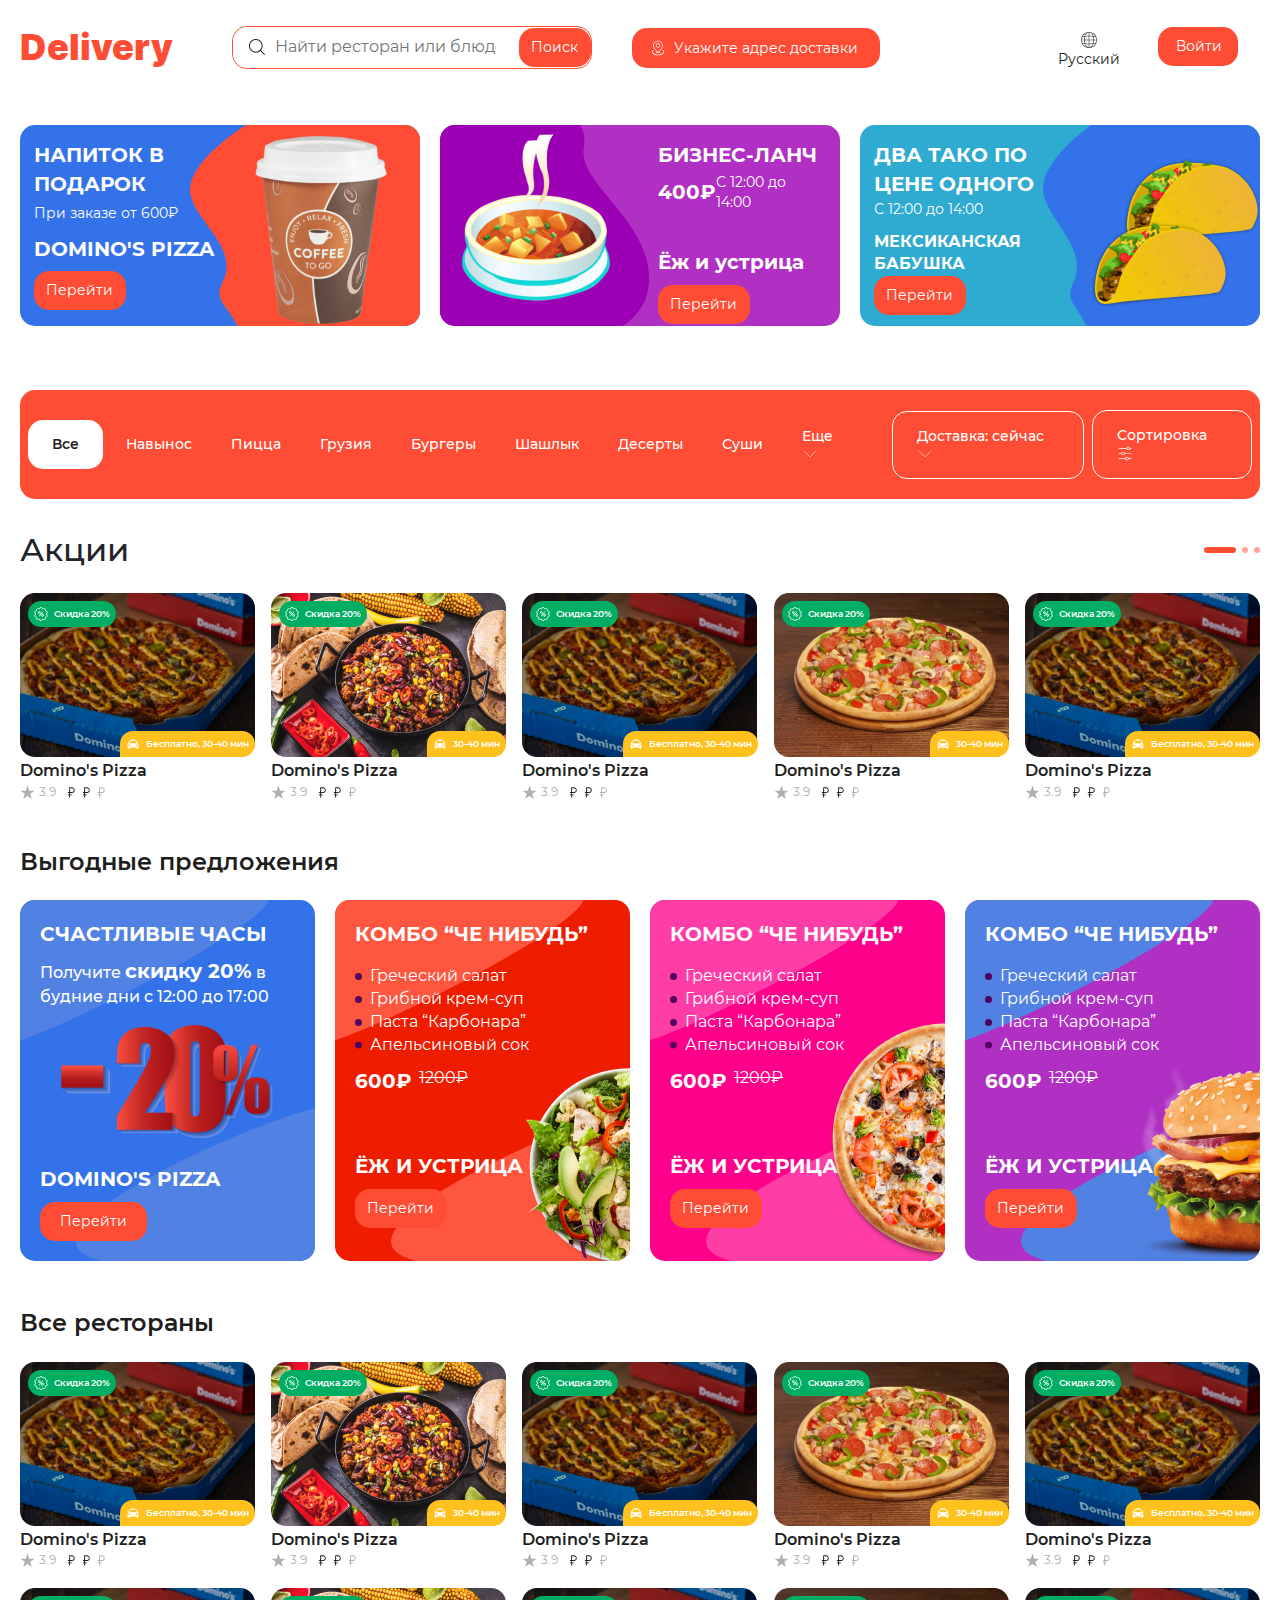
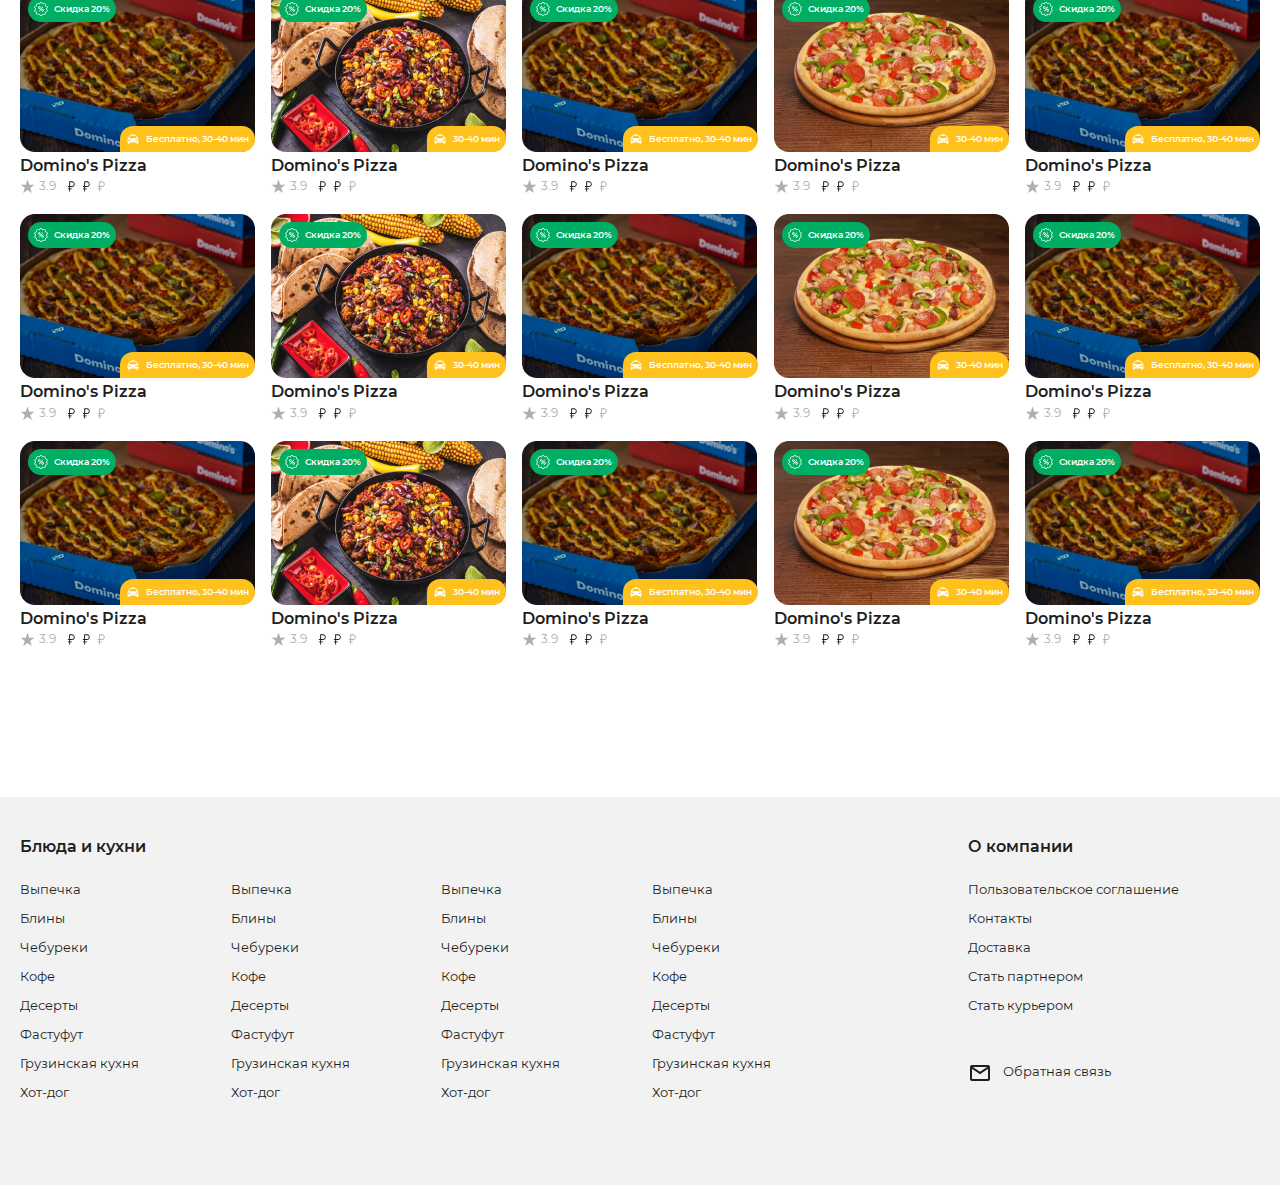
==== commit 2c3857ef: "restaurant.html section finished" ====
--- a/index.html
+++ b/index.html
@@ -410,7 +410,7 @@
 				<div class="contianer">
 					<div class="stock-boxes">
 						<div class="stock-title">
-							<h2>Все рестораны</h2>
+							<a href="restaurant.html">Все рестораны</a>
 						</div>
 						<div class="stock-menu stock-menu2 m-b">
 							<div class="stock-box">
--- a/css/main.css
+++ b/css/main.css
@@ -301,7 +301,7 @@
   justify-content: space-between;
   align-items: center;
 }
-.main .stock .stock-boxes .stock-title h2 {
+.main .stock .stock-boxes .stock-title a {
   color: #1E1E1E;
   font-family: "Montserrat";
   font-size: 24px;
@@ -487,4 +487,224 @@
   bottom: 0;
   right: 0;
   z-index: -1;
+}
+
+.main .big-box .menu {
+  width: 925px;
+  margin-top: 50px;
+}
+.main .big-box .menu .menu-title {
+  margin-bottom: 26px;
+  display: flex;
+  align-items: center;
+}
+.main .big-box .menu .menu-title img {
+  margin-right: 4px;
+}
+.main .big-box .menu .menu-title a {
+  color: #1E1E1E;
+  font-family: "Montserrat";
+  font-size: 16px;
+  font-weight: 400;
+}
+.main .basket {
+  width: 295px;
+  height: 612px;
+  padding: 16px;
+  margin-top: 98px;
+  margin-left: 20px;
+  border-radius: 15px 15px 0px 0px;
+  background: #F4F4F4;
+}
+.main .basket .basket-title h4 {
+  color: #1E1E1E;
+  font-family: "Montserrat";
+  font-size: 20px;
+  font-weight: 600;
+}
+.main .basket .img-text_box {
+  margin-top: 103px;
+  text-align: center;
+}
+.main .basket .img-text_box h5 {
+  color: #1E1E1E;
+  font-family: "Montserrat";
+  font-size: 16px;
+  font-weight: 600;
+  margin-top: 16px;
+}
+.main .basket .bottom-box {
+  margin-top: 194px;
+  padding-top: 12px;
+  border-top: 0.5px solid #BEBEBE;
+  display: flex;
+  align-items: center;
+}
+.main .basket .bottom-box .car-img {
+  display: inline-flex;
+  align-items: center;
+  justify-content: center;
+  padding: 8px;
+  border-radius: 5px;
+  background: #FFC11E;
+}
+.main .basket .bottom-box .bottom-box_texts {
+  margin-left: 8px;
+}
+.main .basket .bottom-box .bottom-box_texts h5 {
+  color: #1E1E1E;
+  font-family: "Montserrat";
+  font-size: 13px;
+  font-weight: 400;
+}
+.main .basket .bottom-box .bottom-box_texts p {
+  color: #BEBEBE;
+  font-family: "Montserrat";
+  font-size: 13px;
+  font-weight: 300;
+  line-height: 117.4%;
+}
+.main .basket .bottom-box .i-img {
+  margin-left: 21px;
+}
+.main .domino-pizza {
+  padding-left: 23px;
+  margin-top: 24px;
+  background-image: url(../../images/domino-bg.png);
+  background-repeat: no-repeat;
+  border-radius: 15px;
+  padding-bottom: 32px;
+}
+.main .domino-pizza h4 {
+  padding-top: 83px;
+  color: #FFF;
+  font-family: "Montserrat";
+  font-size: 36px;
+  font-weight: 900;
+}
+.main .domino-pizza .domino-pizza-boxes {
+  margin-top: 18px;
+  align-items: center;
+}
+.main .domino-pizza .domino-pizza-boxes .yellow-box {
+  padding: 12px;
+  border-radius: 15px;
+  background: #FFC11E;
+}
+.main .domino-pizza .domino-pizza-boxes .green-box {
+  margin: 0 24px;
+  padding: 12px 13px 12px 12px;
+  border-radius: 15px;
+  background: #00AE63;
+}
+.main .domino-pizza .domino-pizza-boxes .red-box {
+  padding: 14px 12px 13px 12px;
+  border-radius: 15px;
+  background: #FF4C34;
+}
+.main .domino-pizza .domino-pizza-boxes .box_ {
+  display: flex;
+  align-items: center;
+}
+.main .domino-pizza .domino-pizza-boxes .box_ .box-texts {
+  margin-left: 7px;
+}
+.main .domino-pizza .domino-pizza-boxes .box_ .box-texts h5 {
+  color: #FFF;
+  font-family: "Montserrat";
+  font-size: 16px;
+  font-weight: 600;
+  line-height: 136.9%;
+}
+.main .domino-pizza .domino-pizza-boxes .box_ .box-texts p {
+  color: #FFF;
+  font-family: "Montserrat";
+  font-size: 10px;
+  font-weight: 600;
+  line-height: 136.9%;
+}
+.main .food-menu .food-menu-title h4 {
+  margin-bottom: 24px;
+  color: #1E1E1E;
+  font-family: "Montserrat";
+  font-size: 28px;
+  font-weight: 600;
+}
+.main .food-menu .food-menu_boxes {
+  display: grid;
+  grid-template-columns: repeat(auto-fit, minmax(220px, 1fr));
+  gap: 0 15px;
+}
+.main .food-menu .food-menu_boxes .food-menu_box {
+  width: 220px;
+  padding: 16px 17px 12px 16px;
+  border-radius: 15px;
+  background: #F4F4F4;
+}
+.main .food-menu .food-menu_boxes .food-menu_box .food-img_box {
+  margin-bottom: 5px;
+}
+.main .food-menu .food-menu_boxes .food-menu_box .food-img_box .d-flex {
+  align-items: center;
+  padding: 4px 6px;
+  border-radius: 15px;
+}
+.main .food-menu .food-menu_boxes .food-menu_box .food-img_box .d-flex p {
+  margin-left: 6px;
+  color: #FFF;
+  font-family: "Montserrat";
+  font-size: 9px;
+  font-weight: 600;
+}
+.main .food-menu .food-menu_boxes .food-menu_box .food-img_box .green {
+  top: 0;
+  background: #00AE63;
+}
+.main .food-menu .food-menu_boxes .food-menu_box .food-img_box .kuk-quti {
+  top: 0;
+  background: #3A95FF;
+}
+.main .food-menu .food-menu_boxes .food-menu_box .food-img_box .blue {
+  top: 26px;
+  background: #3A95FF;
+}
+.main .food-menu .food-menu_boxes .food-menu_box .food-img_box .pushti {
+  bottom: 0;
+  right: 0;
+  border-radius: 15px;
+  background: #FF629A;
+}
+.main .food-menu .food-menu_boxes .food-menu_box .food-texts_box .d-flex h4 {
+  color: #FF4C34;
+  font-family: "Montserrat";
+  font-size: 16px;
+  font-weight: 600;
+}
+.main .food-menu .food-menu_boxes .food-menu_box .food-texts_box .d-flex del {
+  color: #ABABAB;
+  font-family: "Montserrat";
+  font-size: 12px;
+  font-weight: 500;
+  margin-left: 4px;
+}
+.main .food-menu .food-menu_boxes .food-menu_box .food-texts_box p {
+  margin-top: 8px;
+  color: #1E1E1E;
+  font-family: "Montserrat";
+  font-size: 13px;
+  font-weight: 400;
+  width: 158px;
+  margin-bottom: 16px;
+}
+.main .food-menu .food-menu_boxes .food-menu_box .food-texts_box .btn-box {
+  text-align: center;
+}
+.main .food-menu .food-menu_boxes .food-menu_box .food-texts_box .btn-box .button {
+  padding: 8px 60px 7px 61px;
+}
+.main .food-menu .m-t {
+  margin-top: 20px;
+}
+.main .m-t2 {
+  margin-top: 40px;
 }/*# sourceMappingURL=main.css.map */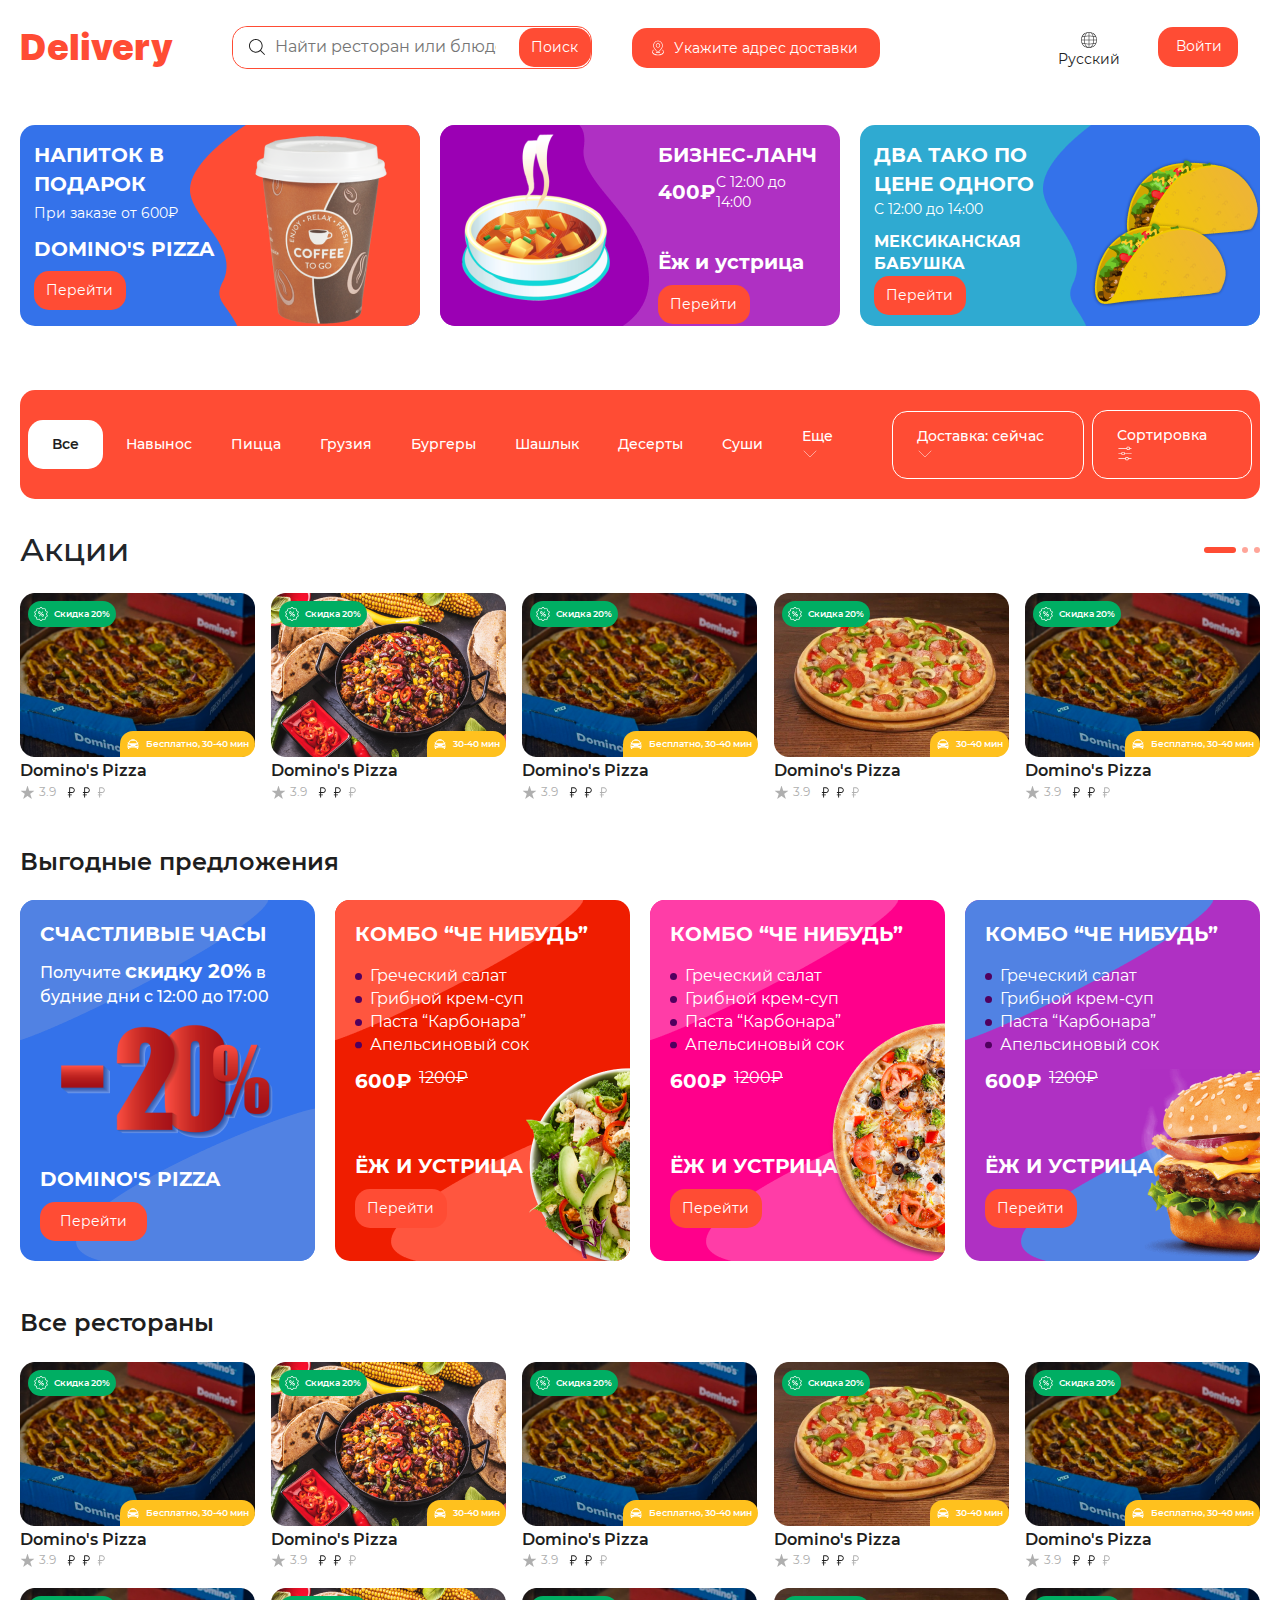
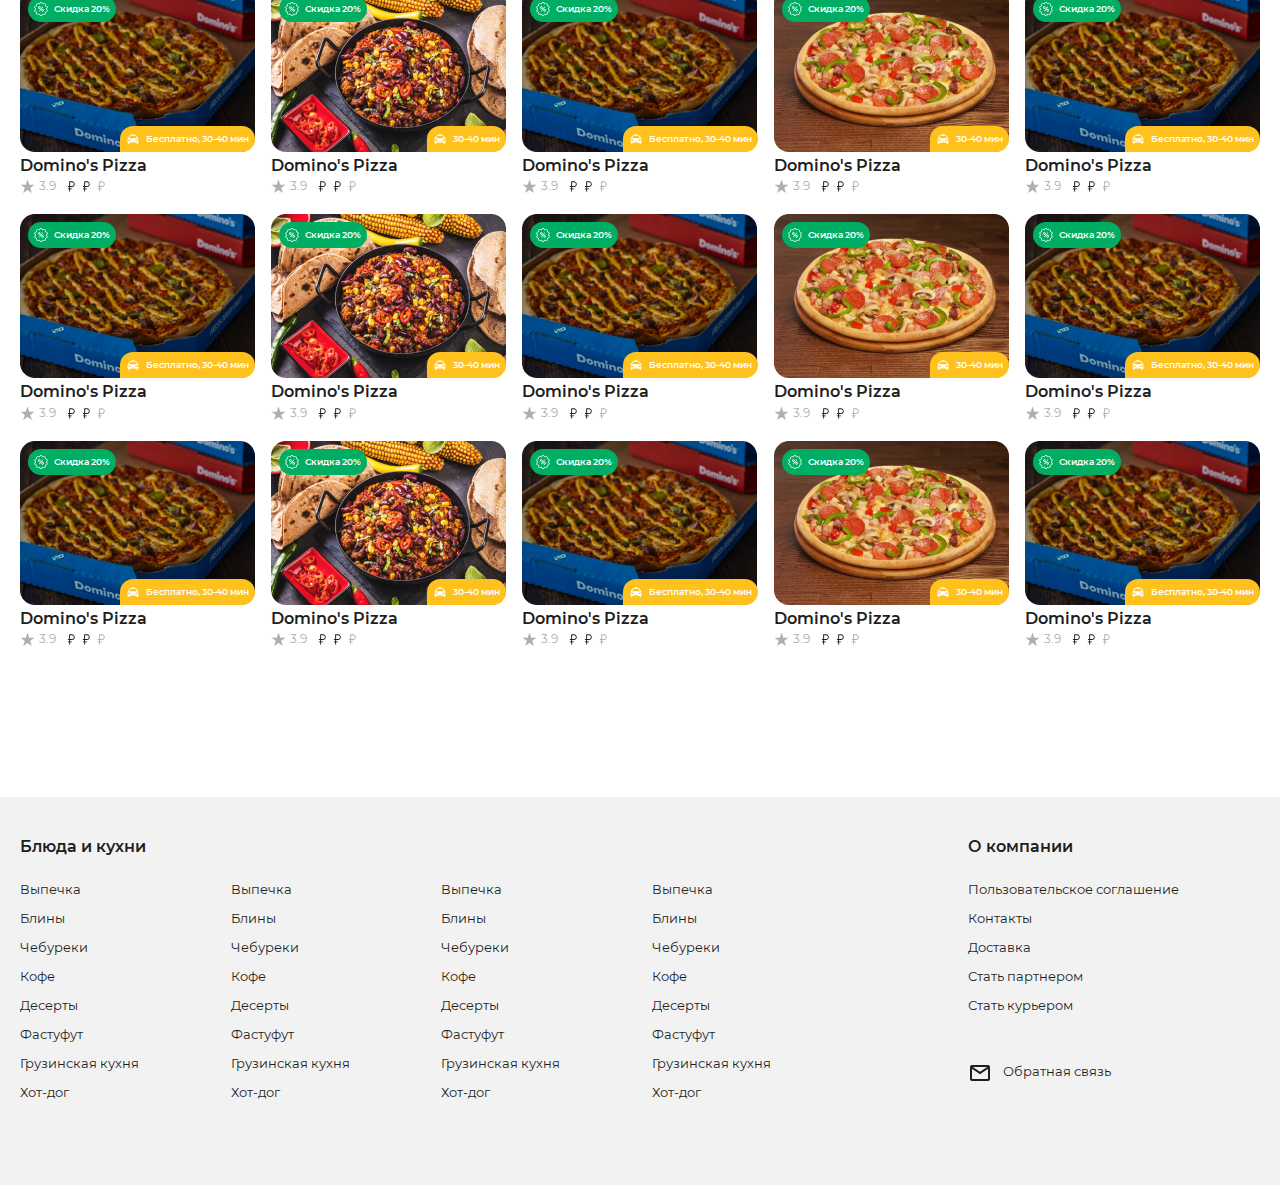
==== commit 4b9869cb: "my_oreder.html added and finished" ====
--- a/index.html
+++ b/index.html
@@ -27,7 +27,7 @@
 				<div class="header__box d-flex">
 
 					<div class="brand">
-						<h2>Delivery</h2>
+						<a href="#!">Delivery</a>
 					</div>
 
 					<div class="search-boxes">
@@ -56,7 +56,7 @@
 							<h5>Русский</h5>
 						</div>
 						<div class="access">
-							<button class="button">Войти</button>
+							<a href="food.html" class="button">Войти</a>
 						</div>
 					</div>
 				</div>
--- a/css/main.css
+++ b/css/main.css
@@ -77,7 +77,7 @@
   display: flex;
   align-items: center;
 }
-.header__box .brand h2 {
+.header__box .brand a {
   color: #FF4C34;
   font-family: "Inter";
   font-size: 36px;
@@ -506,6 +506,193 @@
   font-family: "Montserrat";
   font-size: 16px;
   font-weight: 400;
+}
+.main .big-box .form_boxes {
+  margin-bottom: 48px;
+}
+.main .big-box .form_boxes .form-title a {
+  color: #1E1E1E;
+  font-family: "Montserrat";
+  font-size: 32px;
+  font-weight: 600;
+  padding-bottom: 32px;
+  display: flex;
+}
+.main .big-box .form_boxes .bg-box {
+  padding: 32px;
+  border-radius: 15px;
+  background: #F4F4F4;
+}
+.main .big-box .form_boxes .bg-box h4 {
+  color: #1E1E1E;
+  font-family: "Montserrat";
+  font-size: 24px;
+  font-weight: 600;
+}
+.main .big-box .form_boxes .bg-box .two-boxes {
+  margin: 24px 0 32px 0;
+}
+.main .big-box .form_boxes .bg-box .two-boxes .box {
+  padding: 8px 24px;
+}
+.main .big-box .form_boxes .bg-box .two-boxes .box h5 {
+  color: #1E1E1E;
+  font-family: "Montserrat";
+  font-size: 16px;
+  font-weight: 500;
+  margin-bottom: 4px;
+}
+.main .big-box .form_boxes .bg-box .two-boxes .one-b {
+  border-radius: 15px;
+  background: #FFF;
+}
+.main .big-box .form_boxes .bg-box .location-box {
+  margin-bottom: 16px;
+  align-items: center;
+}
+.main .big-box .form_boxes .bg-box .location-box p {
+  color: #1E1E1E;
+  font-family: "Montserrat";
+  font-size: 16px;
+  font-weight: 500;
+  margin-left: 8px;
+  margin-right: 4px;
+}
+.main .big-box .form_boxes .bg-box .form .inputs {
+  display: grid;
+  grid-template-columns: repeat(auto-fit, minmax(170px, 1fr));
+  gap: 0 20px;
+}
+.main .big-box .form_boxes .bg-box .form .inputs input {
+  border: transparent;
+  padding: 11px 98px 12px 14px;
+  border-radius: 15px;
+  background: #FFF;
+  color: #8B8B8B;
+  font-family: "Montserrat";
+  font-size: 14px;
+  font-weight: 400;
+}
+.main .big-box .form_boxes .bg-box .form .m-t {
+  margin-top: 16px;
+}
+.main .big-box .form_boxes .bg-box .form .input {
+  margin-top: 16px;
+  width: 100%;
+  border: transparent;
+  padding: 11px 98px 12px 14px;
+  border-radius: 15px;
+  background: #FFF;
+  margin-right: 18px;
+  color: #8B8B8B;
+  font-family: "Montserrat";
+  font-size: 14px;
+  font-weight: 400;
+}
+.main .big-box .form_boxes .bg-box h3 {
+  margin-top: 40px;
+  margin-bottom: 24px;
+  color: #1E1E1E;
+  font-family: "Montserrat";
+  font-size: 24px;
+  font-weight: 600;
+}
+.main .big-box .form_boxes .bg-box_two {
+  margin-top: 32px;
+}
+.main .big-box .form_boxes .bg-box_two .bg-box-title {
+  align-items: center;
+  justify-content: space-between;
+  margin-bottom: 24px;
+}
+.main .big-box .form_boxes .bg-box_two .bg-box-title p {
+  color: #979797;
+  font-family: "Montserrat";
+  font-size: 14px;
+  font-weight: 500;
+}
+.main .big-box .form_boxes .bg-box_two .food_box {
+  margin-bottom: 24px;
+  border-radius: 15px;
+  padding: 12px 0px 12px 48px;
+  background-color: #FFF;
+  width: 220px;
+}
+.main .big-box .form_boxes .bg-box_two .food_box h4 {
+  color: #1E1E1E;
+  font-family: "Montserrat";
+  font-size: 14px;
+  font-weight: 500;
+}
+.main .big-box .form_boxes .bg-box_two .food_box .position-absolute {
+  top: 8px;
+  left: 16px;
+}
+.main .big-box .form_boxes .bg-box_two .order-boxes {
+  display: flex;
+  align-items: center;
+  justify-content: space-between;
+}
+.main .big-box .form_boxes .bg-box_two .order-boxes .order-box_one {
+  display: flex;
+}
+.main .big-box .form_boxes .bg-box_two .order-boxes .order-box_one img {
+  width: 100px;
+  height: 99px;
+}
+.main .big-box .form_boxes .bg-box_two .order-boxes .order-box_one .box_one-texts {
+  margin-left: 16px;
+}
+.main .big-box .form_boxes .bg-box_two .order-boxes .order-box_one .box_one-texts h4 {
+  width: 154px;
+  color: #000;
+  font-family: "Montserrat";
+  font-size: 16px;
+  font-weight: 400;
+  line-height: 135.9%;
+}
+.main .big-box .form_boxes .bg-box_two .order-boxes .order-box_one .box_one-texts p {
+  margin-top: 4px;
+  width: 188px;
+  color: #000;
+  font-family: "Montserrat";
+  font-size: 14px;
+  font-weight: 400;
+  line-height: 132.4%;
+}
+.main .big-box .form_boxes .bg-box_two .order-boxes .order-box_two {
+  border-radius: 15px;
+  background: #FFF;
+  display: flex;
+  padding: 10px 12px;
+  justify-content: center;
+  align-items: center;
+}
+.main .big-box .form_boxes .bg-box_two .order-boxes .order-box_two p {
+  margin: 0 29px;
+  color: #000;
+  font-family: "Montserrat";
+  font-size: 16px;
+  font-weight: 400;
+}
+.main .big-box .form_boxes .bg-box_two .order-boxes .order-box_three del {
+  padding-left: 30px;
+  color: #ABABAB;
+  font-family: "Montserrat";
+  font-size: 12px;
+  font-weight: 500;
+}
+.main .big-box .form_boxes .bg-box_two .order-boxes .order-box_three h4 {
+  color: #000;
+  font-family: "Montserrat";
+  font-size: 24px;
+  font-weight: 500;
+}
+.main .big-box .form_boxes .bg-box_two .m-b {
+  margin-bottom: 24px;
+}
+.main .big-box-two {
+  width: 820px;
 }
 .main .basket {
   width: 295px;
@@ -567,7 +754,136 @@
 .main .basket .bottom-box .i-img {
   margin-left: 21px;
 }
+.main .basket-two {
+  width: 400px;
+  height: 574px;
+  margin-left: 20px;
+  margin-top: 160px;
+  padding: 32px;
+  background: #F4F4F4;
+  border-radius: 15px;
+}
+.main .basket-two .basket-title h4 {
+  margin-bottom: 31px;
+  color: #1E1E1E;
+  font-family: "Montserrat";
+  font-size: 24px;
+  font-weight: 600;
+}
+.main .basket-two .backet-body .top-box {
+  align-items: center;
+  justify-content: space-between;
+  border-bottom: 0.5px solid #BEBEBE;
+  padding-bottom: 24px;
+  margin-bottom: 24px;
+}
+.main .basket-two .backet-body .top-box .d-flex {
+  align-items: center;
+}
+.main .basket-two .backet-body .top-box .d-flex h4 {
+  margin-left: 8px;
+  color: #1E1E1E;
+  font-family: "Montserrat";
+  font-size: 16px;
+  font-weight: 500;
+}
+.main .basket-two .backet-body .top-box .change-btn {
+  padding: 8px 16px;
+  border-radius: 15px;
+  background: #FFF;
+  color: #1E1E1E;
+  font-family: "Montserrat";
+  font-size: 14px;
+  font-weight: 500;
+}
+.main .basket-two .backet-body .total {
+  border-bottom: 0.5px solid #BEBEBE;
+  padding-bottom: 8px;
+}
+.main .basket-two .backet-body .total h4 {
+  color: #1E1E1E;
+  font-family: "Montserrat";
+  font-size: 20px;
+  font-weight: 600;
+}
+.main .basket-two .backet-body .total .d-flex {
+  margin: 16px 0;
+  align-items: center;
+  justify-content: space-between;
+}
+.main .basket-two .backet-body .total .d-flex p {
+  color: #1E1E1E;
+  font-family: "Montserrat";
+  font-style: normal;
+  font-weight: 500;
+}
+.main .basket-two .backet-body .promo_code-box {
+  border-bottom: 0.5px solid #BEBEBE;
+  padding-bottom: 24px;
+  margin-top: 24px;
+}
+.main .basket-two .backet-body .promo_code-box h4 {
+  color: #A1A1A1;
+  font-family: "Montserrat";
+  font-size: 16px;
+  font-weight: 500;
+}
+.main .basket-two .backet-body .promo_code-box .d-flex {
+  display: flex;
+  justify-content: space-between;
+  align-items: center;
+  margin-top: 14px;
+}
+.main .basket-two .backet-body .promo_code-box .d-flex p {
+  color: #1E1E1E;
+  font-family: "Montserrat";
+  font-size: 16px;
+  font-weight: 500;
+}
+.main .basket-two .backet-body .promo_code-box .d-flex .on-off {
+  width: 46px;
+  height: 24px;
+  background: #BCBCBC;
+  border-radius: 15px;
+}
+.main .basket-two .backet-body .promo_code-box .d-flex .on-off .round {
+  margin: 4px;
+  border-radius: 50%;
+  width: 18px;
+  height: 16px;
+  background: #FFF;
+}
+.main .basket-two .backet-body .promo_code-box .d-flex .on-off:focus .round {
+  transform: translateX(20px);
+}
+.main .basket-two .backet-body .bottom-box .bottom-texts {
+  align-items: center;
+  justify-content: space-between;
+  margin-top: 24px;
+  margin-bottom: 32px;
+}
+.main .basket-two .backet-body .bottom-box .bottom-texts h4 {
+  margin: 0;
+  color: #1E1E1E;
+  font-family: "Montserrat";
+  font-size: 16px;
+  font-weight: 500;
+}
+.main .basket-two .backet-body .bottom-box .d-flex {
+  align-items: center;
+  justify-content: space-between;
+}
+.main .basket-two .backet-body .bottom-box .d-flex a {
+  padding: 11px 59px 12px 60px;
+}
+.main .basket-two .backet-body .bottom-box .d-flex h4 {
+  color: #1E1E1E;
+  font-family: "Montserrat";
+  font-size: 20px;
+  font-weight: 600;
+}
 .main .domino-pizza {
+  padding-top: 60px;
   padding-left: 23px;
   margin-top: 24px;
   background-image: url(../../images/domino-bg.png);
@@ -575,8 +891,7 @@
   border-radius: 15px;
   padding-bottom: 32px;
 }
-.main .domino-pizza h4 {
-  padding-top: 83px;
+.main .domino-pizza a {
   color: #FFF;
   font-family: "Montserrat";
   font-size: 36px;
@@ -707,4 +1022,369 @@
 }
 .main .m-t2 {
   margin-top: 40px;
+}
+.main .my_order .my_order-title {
+  margin-top: 54px;
+  margin-bottom: 32px;
+}
+.main .my_order .my_order-title h4 {
+  color: #1E1E1E;
+  font-family: "Montserrat";
+  font-size: 32px;
+  font-weight: 600;
+}
+.main .my_order .all-active_boxes {
+  align-items: center;
+  margin-bottom: 24px;
+}
+.main .my_order .all-active_boxes .button {
+  padding: 8px 16px;
+}
+.main .my_order .all-active_boxes h5 {
+  margin-left: 23px;
+  color: #1E1E1E;
+  font-family: Montserrat;
+  font-size: 14px;
+  font-weight: 500;
+}
+.main .my_order .order_dates-boxes {
+  display: grid;
+  grid-template-columns: repeat(auto-fit, minmax(400px, 1fr));
+  gap: 0px 20px;
+}
+.main .my_order .order_dates-boxes .order_dates-box {
+  padding: 24px;
+  width: 400px;
+  height: 345px;
+  border-radius: 15px;
+  background: #F4F4F4;
+}
+.main .my_order .order_dates-boxes .order_dates-box .order_dates h5 {
+  color: #1E1E1E;
+  font-family: "Montserrat";
+  font-size: 20px;
+  font-weight: 600;
+  margin-bottom: 24px;
+}
+.main .my_order .order_dates-boxes .order_dates-box .d-flex .texts {
+  margin-right: 9px;
+}
+.main .my_order .order_dates-boxes .order_dates-box .d-flex .texts h5 {
+  color: #1E1E1E;
+  font-family: "Montserrat";
+  font-size: 18px;
+  font-weight: 600;
+}
+.main .my_order .order_dates-boxes .order_dates-box .d-flex .texts h4 {
+  color: #00AE63;
+  font-family: "Montserrat";
+  font-size: 18px;
+  font-weight: 400;
+  margin-top: 5px;
+}
+.main .my_order .order_dates-boxes .order_dates-box .d-flex .accordion .accordion-item {
+  border: transparent;
+  background: #F4F4F4;
+}
+.main .my_order .order_dates-boxes .order_dates-box .d-flex .accordion .accordion-item .accordion-header .accordion-button {
+  padding: 8px 16px;
+  border-radius: 15px;
+  background: #00AE63;
+  color: #FFF;
+  font-family: "Montserrat";
+  font-size: 14px;
+  font-style: normal;
+  font-weight: 500;
+  margin-left: 10px;
+  line-height: normal;
+}
+.main .my_order .order_dates-boxes .order_dates-box .d-flex .accordion .accordion-item .accordion-header .accordion-button:focus {
+  display: none;
+}
+.main .my_order .order_dates-boxes .order_dates-box .d-flex .accordion .accordion-item .accordion-header .accordion-button_two {
+  background-color: #898989;
+}
+.main .my_order .order_dates-boxes .order_dates-box .d-flex .accordion .accordion-item .accordion-body {
+  margin-left: 24px;
+  padding: 0;
+  left: -10px;
+}
+.main .my_order .order_dates-boxes .order_dates-box .d-flex .accordion .accordion-item .accordion-body .two-boxes {
+  padding: 0;
+  align-items: center;
+}
+.main .my_order .order_dates-boxes .order_dates-box .d-flex .accordion .accordion-item .accordion-body .two-boxes .texts-box {
+  align-items: center;
+}
+.main .my_order .order_dates-boxes .order_dates-box .d-flex .accordion .accordion-item .accordion-body .two-boxes .texts-box .texts h4 {
+  width: 100px;
+  color: #000;
+  font-family: "Montserrat";
+  font-size: 12px;
+  font-weight: 400;
+}
+.main .my_order .order_dates-boxes .order_dates-box .d-flex .accordion .accordion-item .accordion-body .two-boxes .texts-box .texts h5 {
+  width: 125px;
+  color: #000;
+  font-family: "Montserrat";
+  font-size: 10px;
+  font-weight: 400;
+}
+.main .my_order .order_dates-boxes .order_dates-box .d-flex .accordion .accordion-item .accordion-body .two-boxes .texts-box .texts .d-flex {
+  margin-top: 2px;
+  margin-left: 14px;
+}
+.main .my_order .order_dates-boxes .order_dates-box .d-flex .accordion .accordion-item .accordion-body .two-boxes .texts-box .texts .d-flex h3 {
+  color: #000;
+  font-family: "Montserrat";
+  font-size: 14px;
+  font-weight: 500;
+}
+.main .my_order .order_dates-boxes .order_dates-box .d-flex .accordion .accordion-item .accordion-body .two-boxes .texts-box .texts .d-flex del {
+  color: #ABABAB;
+  font-family: "Montserrat";
+  font-size: 12px;
+  font-weight: 500;
+}
+.main .my_order .order_dates-boxes .order_dates-box .d-flex .accordion .accordion-item .accordion-body .two-boxes .texts-box .w-box {
+  display: flex;
+  width: 67px;
+  padding: 5px 0px;
+  justify-content: center;
+  align-items: center;
+  border-radius: 15px;
+  background: #FFF;
+  color: #000;
+  font-family: "Montserrat";
+  font-size: 10px;
+  font-weight: 400;
+}
+.main .my_order .order_dates-boxes .order_dates-box .d-flex .accordion .accordion-item .accordion-body .two-boxes_border {
+  border-bottom: 0.5px solid #BEBEBE;
+  padding-bottom: 16px;
+}
+.main .my_order .order_dates-boxes .order_dates-box .d-flex .accordion .accordion-item .accordion-body h4 {
+  margin-top: 24px;
+  margin-left: 14px;
+  color: #1E1E1E;
+  font-family: "Montserrat";
+  font-size: 18px;
+  font-weight: 600;
+}
+.main .my_order .order_dates-boxes .order_dates-box .d-flex .accordion .accordion-item .accordion-body h5 {
+  margin-left: 14px;
+  color: #1E1E1E;
+  font-family: "Montserrat";
+  font-size: 18px;
+  font-weight: 400;
+}
+.main .my_order .order_dates-boxes .order_dates-box .d-flex .accordion .accordion-item .accordion-body .accordion-two .accordion-item .accordion-header .accordion-button {
+  margin-top: 24px;
+  background: transparent;
+  color: #000;
+  font-family: "Montserrat";
+  font-size: 14px;
+  font-weight: 600;
+  line-height: 135.9%;
+  width: 160px;
+}
+.main .my_order .order_dates-boxes .order_dates-box .d-flex .accordion .accordion-item .accordion-body .accordion-two .accordion-item .accordion-header .accordion-button:focus {
+  display: none;
+}
+.main .my_order .order_dates-boxes .order_dates-box .d-flex .accordion .accordion-item .accordion-body .accordion-two .accordion-item .accordion-collapse .accordion-body h2 {
+  margin-left: 2px;
+  color: #1E1E1E;
+  font-family: "Montserrat";
+  font-size: 32px;
+  font-weight: 600;
+}
+.main .my_order .order_dates-boxes .order_dates-box .d-flex .accordion .accordion-item .accordion-body .accordion-two .accordion-item .accordion-collapse .accordion-body .d-flex p {
+  margin-top: 24px;
+  margin-right: 32px;
+  width: 125px;
+  margin-left: 2px;
+  color: #000;
+  font-family: "Montserrat";
+  font-size: 14px;
+  font-weight: 600;
+  line-height: 135.9%;
+}
+.main .my_order .order_dates-boxes .order_dates-box .d-flex .accordion .accordion-two {
+  position: relative;
+}
+.main .my_order .order_dates-boxes .order_dates-box-two {
+  height: 556px;
+}
+
+.modal .modal-dialog {
+  max-width: 1002px;
+  width: 100%;
+}
+.modal .modal-dialog .modal-top {
+  padding: 16px;
+  text-align: end;
+}
+.modal .modal-dialog .modal-content .modal-body .big-img img {
+  margin-bottom: 20px;
+}
+.modal .modal-dialog .modal-content .modal-body .modal-body_texts {
+  margin-left: 15px;
+}
+.modal .modal-dialog .modal-content .modal-body .modal-body_texts .title {
+  margin-bottom: 12px;
+}
+.modal .modal-dialog .modal-content .modal-body .modal-body_texts .title h4 {
+  color: #1E1E1E;
+  font-family: "Montserrat";
+  font-size: 24px;
+  font-weight: 600;
+  margin-bottom: 4px;
+}
+.modal .modal-dialog .modal-content .modal-body .modal-body_texts .title p {
+  color: #1E1E1E;
+  font-family: "Montserrat";
+  font-size: 14px;
+  font-weight: 400;
+  line-height: 132.9%;
+}
+.modal .modal-dialog .modal-content .modal-body .modal-body_texts .modal-tabs .tabs-title h4 {
+  color: #1E1E1E;
+  font-family: "Montserrat";
+  font-size: 14px;
+  font-weight: 400;
+  line-height: 132.9%;
+  margin-bottom: 4px;
+}
+.modal .modal-dialog .modal-content .modal-body .modal-body_texts .modal-tabs .nav {
+  display: flex;
+  align-items: center;
+  justify-content: space-around;
+  border-radius: 15px;
+  background: #F4F4F4;
+  padding: 5px 16px 4px 12px;
+}
+.modal .modal-dialog .modal-content .modal-body .modal-body_texts .modal-tabs .nav .nav-link {
+  width: 100%;
+  padding: 6px 17px;
+  border-radius: 15px;
+  color: #1E1E1E;
+  font-family: "Montserrat";
+  font-size: 14px;
+  font-weight: 400;
+  line-height: 132.9%;
+}
+.modal .modal-dialog .modal-content .modal-body .modal-body_texts .modal-tabs .nav .nav-link:focus {
+  background: #FFF;
+}
+.modal .modal-dialog .modal-content .modal-body .modal-body_texts .modal-tabs .nav .nav-link:active {
+  background: #FFF;
+}
+.modal .modal-dialog .modal-content .modal-body .modal-body_texts .modal-tabs .tab-content .tab-pane .pane-title h4 {
+  color: #1E1E1E;
+  font-family: "Montserrat";
+  font-size: 15px;
+  font-weight: 400;
+  line-height: 132.9%;
+}
+.modal .modal-dialog .modal-content .modal-body .modal-body_texts .modal-tabs .tab-content .tab-pane .tab-pane_wrapper {
+  padding: 11px 12px;
+  border-radius: 15px;
+  background: #F4F4F4;
+}
+.modal .modal-dialog .modal-content .modal-body .modal-body_texts .modal-tabs .tab-content .tab-pane .tab-pane_wrapper .tab-pane_boxes {
+  margin-top: 8px;
+}
+.modal .modal-dialog .modal-content .modal-body .modal-body_texts .modal-tabs .tab-content .tab-pane .tab-pane_wrapper .tab-pane_boxes .tab-pane_box {
+  text-align: center;
+  width: 160px;
+  margin-left: 9px;
+  padding: 14px 24px 13px 24px;
+  border-radius: 15px;
+  background: #FFF;
+}
+.modal .modal-dialog .modal-content .modal-body .modal-body_texts .modal-tabs .tab-content .tab-pane .tab-pane_wrapper .tab-pane_boxes .tab-pane_box h5 {
+  color: #1E1E1E;
+  font-family: "Montserrat";
+  font-size: 12px;
+  font-weight: 400;
+  line-height: 132.9%;
+}
+.modal .modal-dialog .modal-content .modal-body .modal-body_texts .modal-tabs .tab-content .tab-pane .tab-pane_wrapper .tab-pane_boxes .tab-pane_box .h5 {
+  width: 160px;
+  padding-right: 40px;
+}
+.modal .modal-dialog .modal-content .modal-body .modal-body_texts .modal-tabs .tab-content .tab-pane .tab-pane_wrapper .tab-pane_boxes .tab-pane_box .d-flex {
+  margin-top: 8px;
+  align-items: center;
+}
+.modal .modal-dialog .modal-content .modal-body .modal-body_texts .modal-tabs .tab-content .tab-pane .tab-pane_wrapper .tab-pane_boxes .tab-pane_box .d-flex h5 {
+  margin: 0 17px;
+  color: #000;
+  font-family: "Montserrat";
+  font-size: 10px;
+  font-weight: 400;
+}
+.modal .modal-dialog .modal-content .modal-body .modal-body_texts .modal-tabs .tab-content .tab-pane .tab-pane_wrapper .tab-pane_boxes .tab-pane_box .d-flex h3 {
+  color: #1E1E1E;
+  font-family: "Montserrat";
+  font-size: 14px;
+  font-weight: 500;
+  line-height: 132.9%;
+  margin-left: 24px;
+}
+.modal .modal-dialog .modal-content .modal-body .modal-body_texts .modal-tabs .tab-content .tab-pane .tab-pane_wrapper .tab-pane_boxes .tab-pane_box .d-flex h4 {
+  color: #1E1E1E;
+  font-family: "Montserrat";
+  font-size: 14px;
+  font-weight: 500;
+  line-height: 132.9%;
+  margin-left: 44px;
+}
+.modal .modal-dialog .modal-content .modal-body .modal-body_texts .modal-tabs .tab-content .tab-pane .tab-pane_wrapper .tab-pane_boxes .active:active {
+  background: #FFF;
+}
+.modal .modal-dialog .modal-content .modal-body .modal-body_texts .modal-tabs .tab-content .tab-pane .tab-pane_wrapper .tab-pane_boxes .m_t {
+  padding-top: 24px;
+}
+.modal .modal-dialog .modal-content .modal-body .modal-body_texts .modal-tabs .tab-content .tab-pane .tab-pane_wrapper .tab-pane_boxes .bordr {
+  border: 1px solid #FF4C34;
+}
+.modal .modal-dialog .modal-content .modal-bottom-boxes {
+  display: flex;
+  flex-direction: column;
+  align-items: center;
+  justify-content: center;
+  margin-bottom: 32px;
+}
+.modal .modal-dialog .modal-content .modal-bottom-boxes .modal-bottom_texts {
+  margin-bottom: 12px;
+}
+.modal .modal-dialog .modal-content .modal-bottom-boxes .modal-bottom_texts h2 {
+  color: #FF4C34;
+  font-family: "Montserrat";
+  font-size: 24px;
+  font-weight: 600;
+}
+.modal .modal-dialog .modal-content .modal-bottom-boxes .modal-bottom_texts del {
+  color: #ABABAB;
+  font-family: "Montserrat";
+  font-size: 16px;
+  font-weight: 500;
+}
+.modal .modal-dialog .modal-content .modal-bottom-boxes .buttons .button {
+  padding: 12px 32px;
+  margin-right: 15px;
+}
+.modal .modal-dialog .modal-content .modal-bottom-boxes .buttons .btn2 {
+  align-items: center;
+  padding: 12px;
+  border-radius: 15px;
+  border: 1px solid #FF4C34;
+}
+.modal .modal-dialog .modal-content .modal-bottom-boxes .buttons .btn2 h4 {
+  margin: 0 40px;
+  color: #1E1E1E;
+  font-family: "Montserrat";
+  font-size: 15px;
+  font-weight: 500;
 }/*# sourceMappingURL=main.css.map */